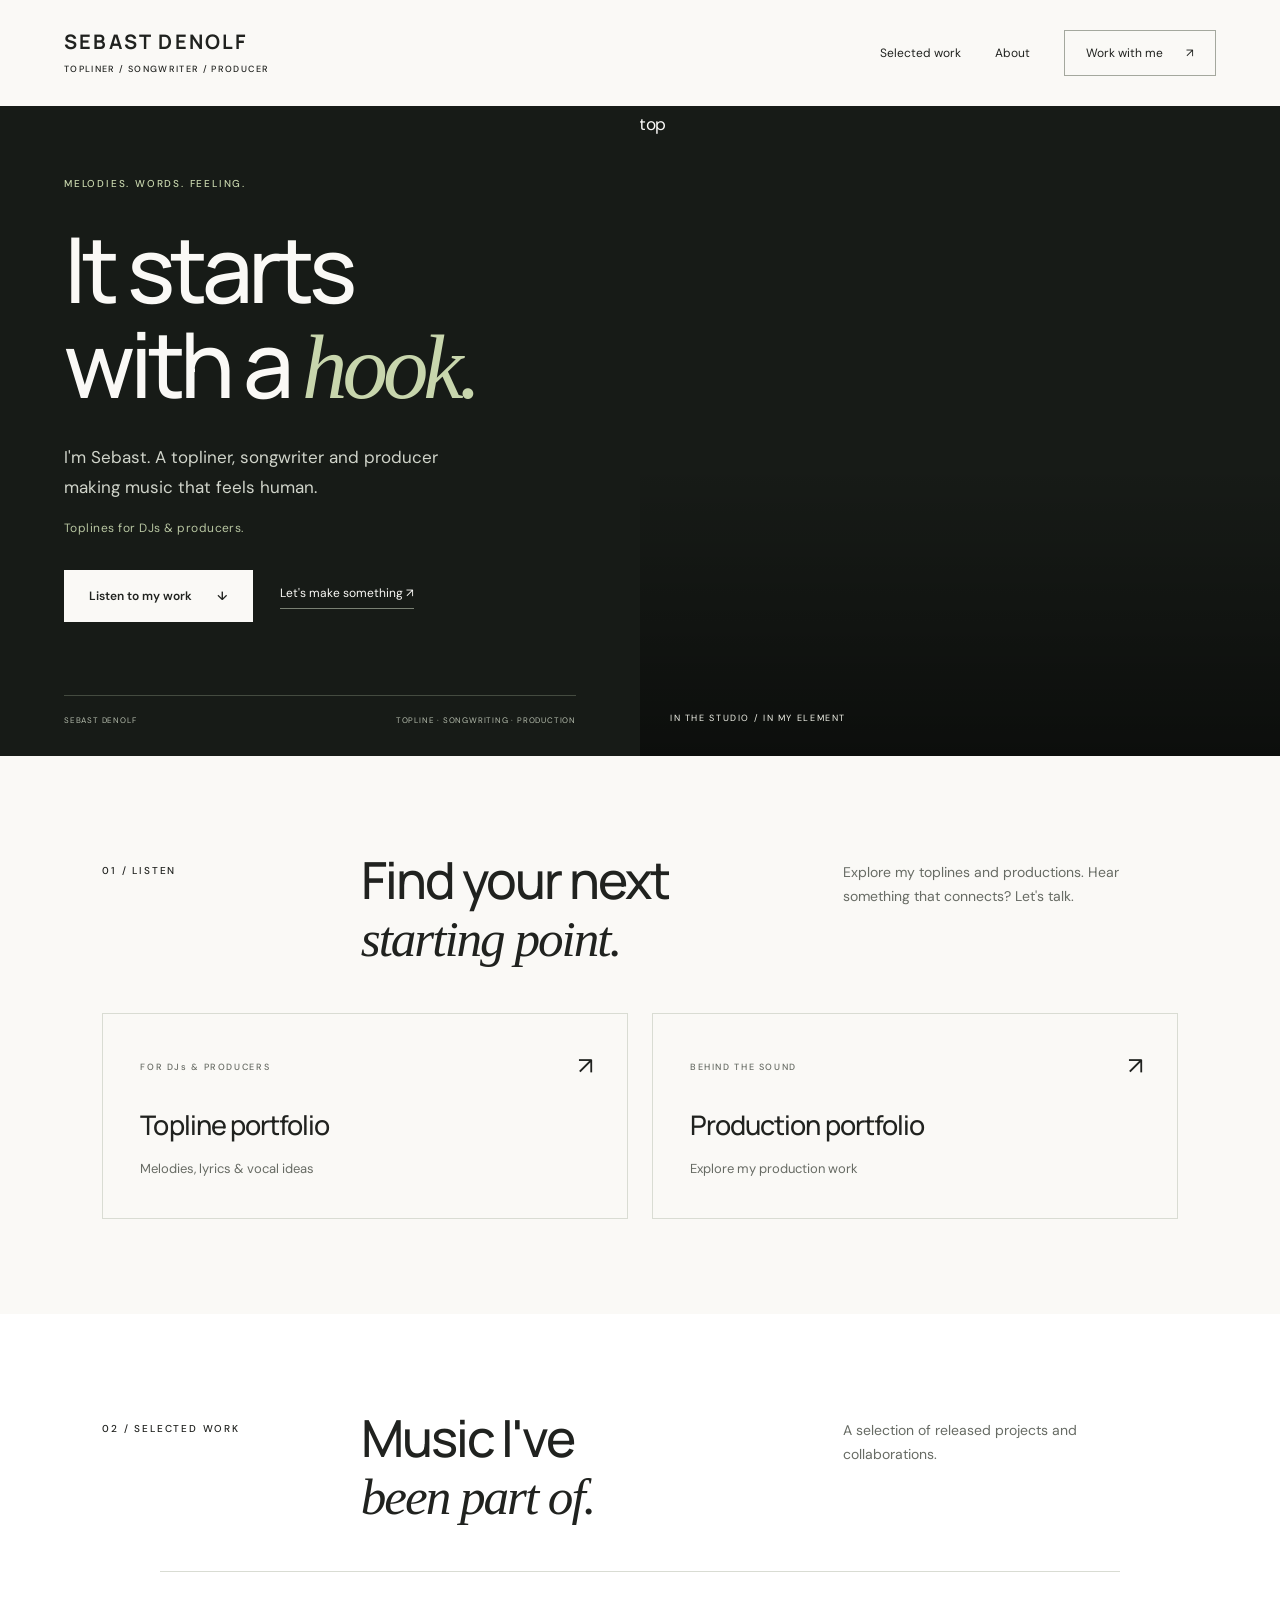
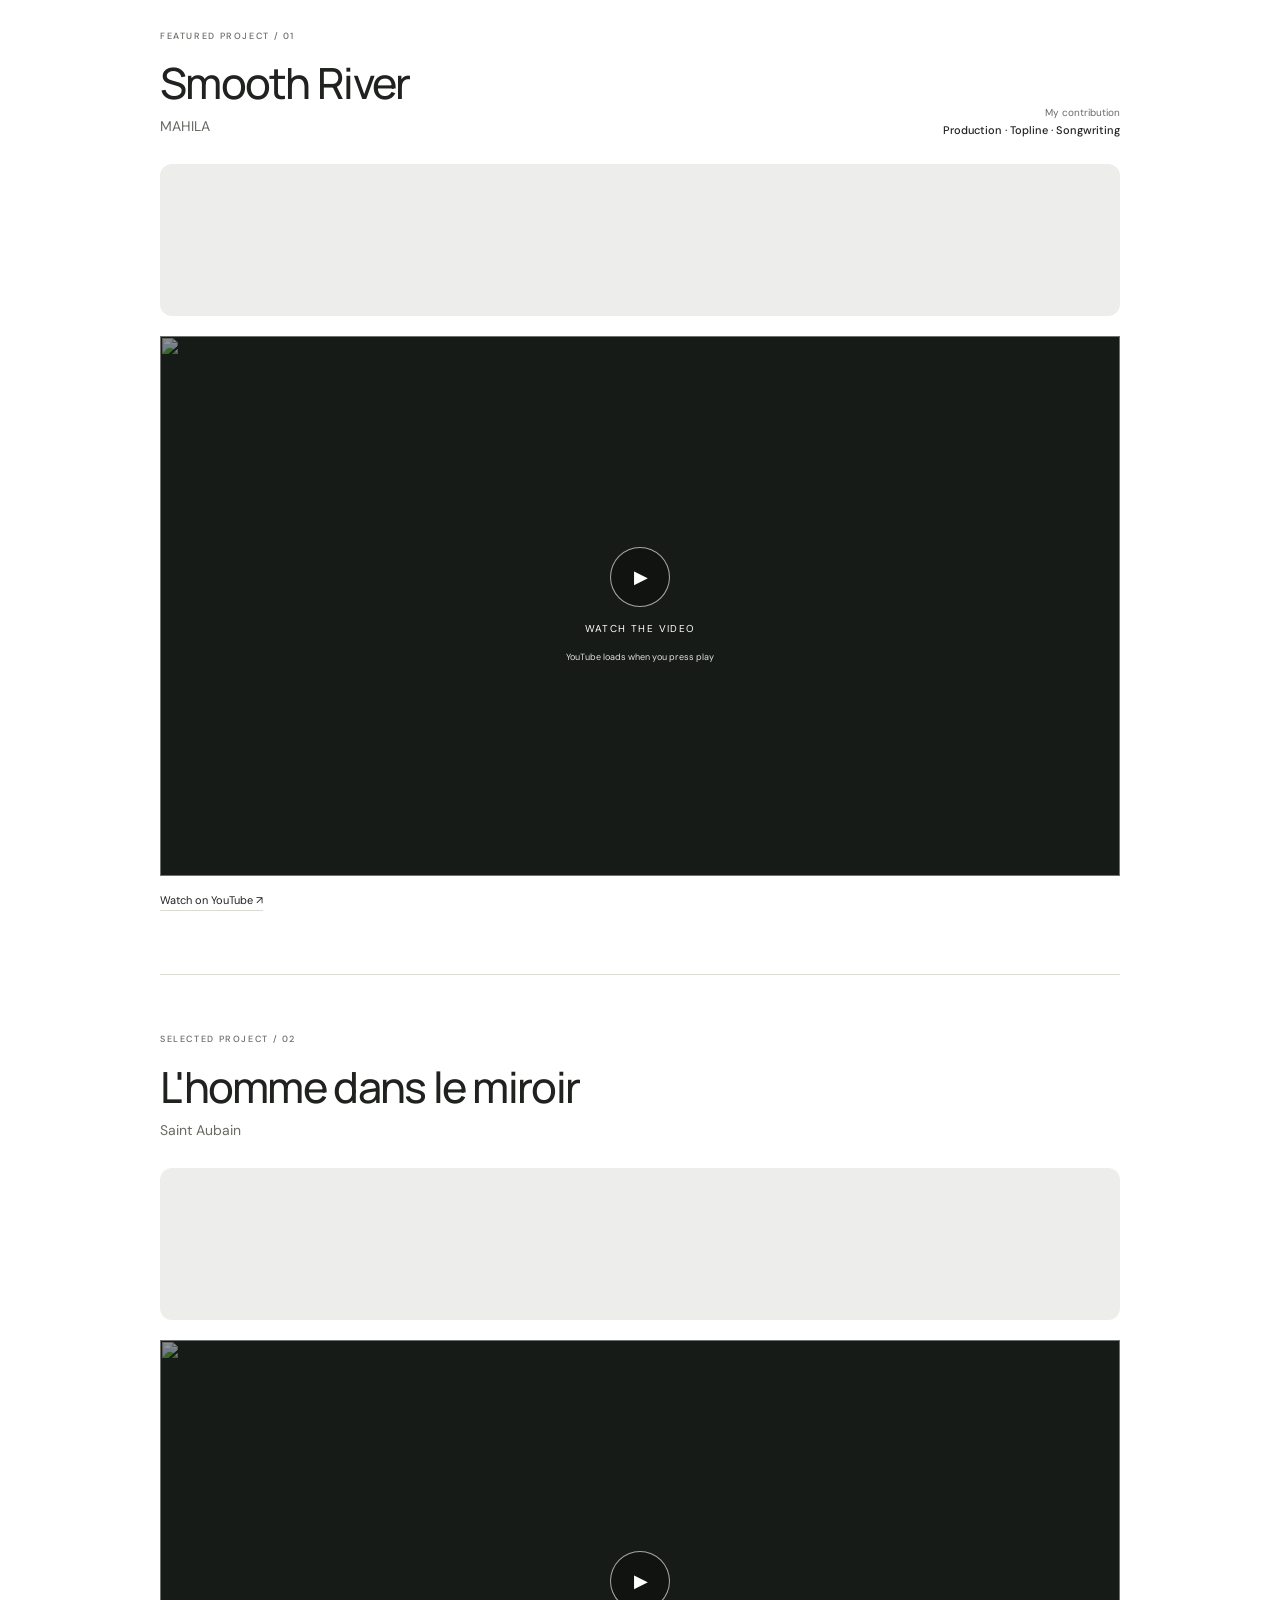
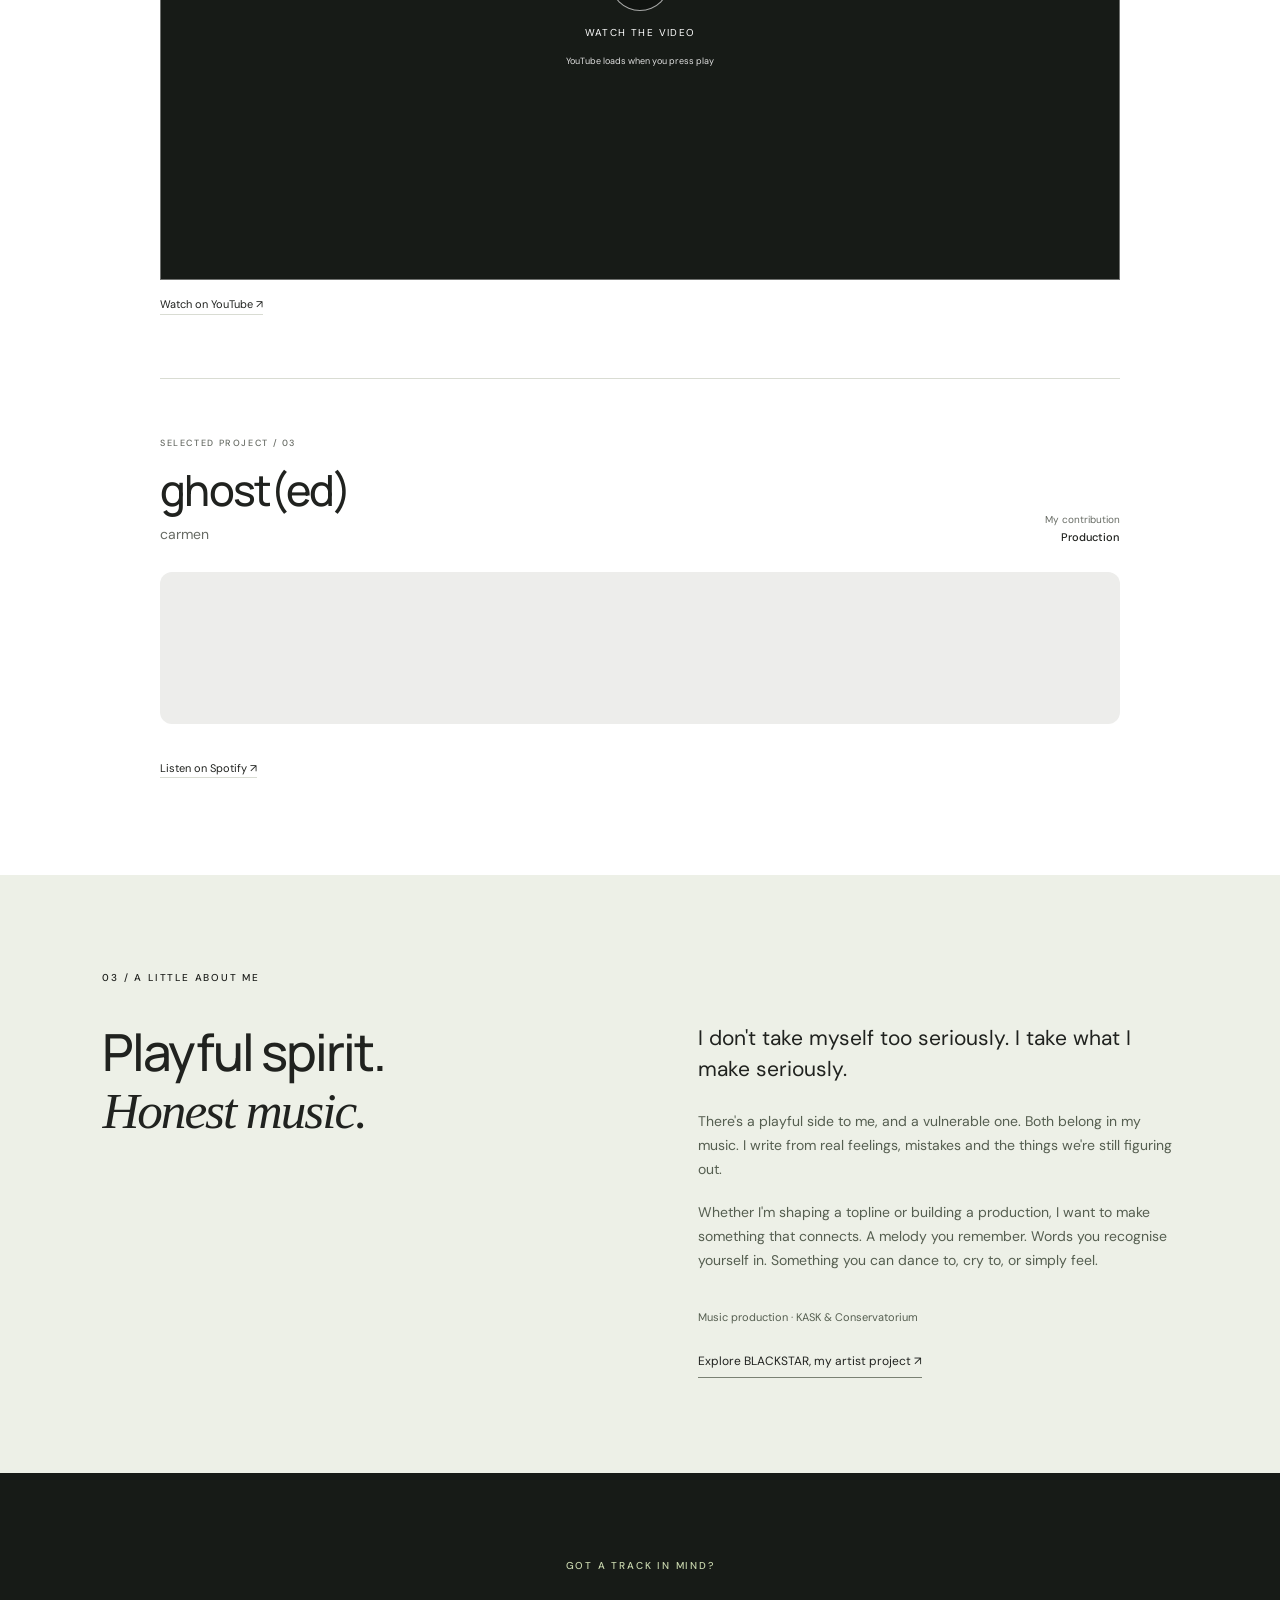
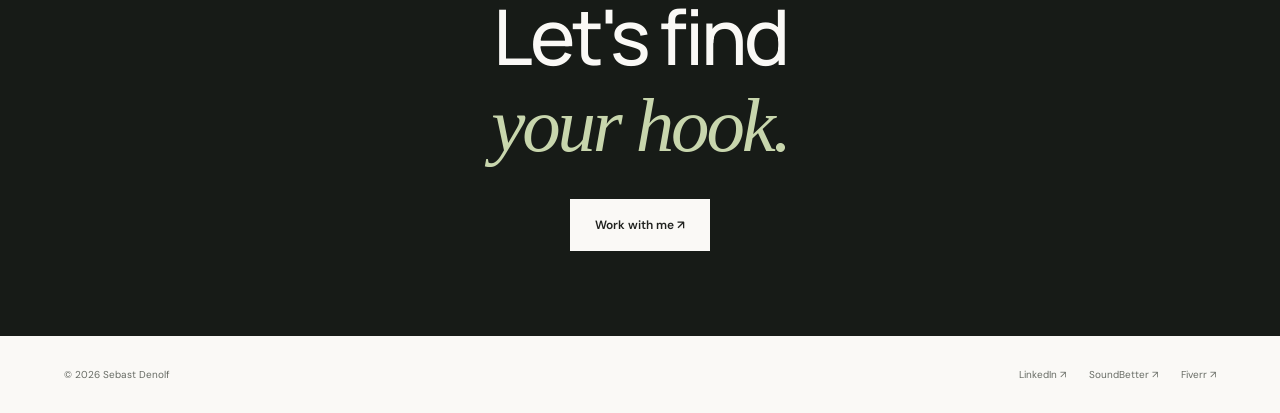
==== index.html @ 553e577f "Build Sebast Denolf music portfolio and collaboration page" ====
<!doctype html>
<html lang="en"><head><meta charset="utf-8"><meta name="viewport" content="width=device-width,initial-scale=1"><title>Sebast Denolf — Topliner, Songwriter & Producer</title><meta name="description" content="Toplines for DJs and producers. Discover selected work, songwriting and music production by Sebast Denolf."><meta name="theme-color" content="#171816"><link rel="icon" href="favicon.svg" type="image/svg+xml"><link rel="stylesheet" href="style.css"></head>
<body><a class="skip" href="#main">Skip to content</a>
<header class="site-header"><a class="wordmark" href="index.html">SEBAST DENOLF<span>TOPLINER / SONGWRITER / PRODUCER</span></a><nav aria-label="Main navigation"><a href="#work">Selected work</a><a href="#about">About</a><a class="nav-cta" href="work-with-me.html">Work with me <span aria-hidden="true">↗</span></a></nav></header>
<main id="main"><section class="hero"><div class="hero-copy"><p class="eyebrow">MELODIES. WORDS. FEELING.</p><h1>It starts<br>with a <em>hook.</em></h1><p class="hero-intro">I'm Sebast. A topliner, songwriter and producer making music that feels human.</p><p class="hero-audience">Toplines for DJs & producers.</p><div class="hero-actions"><a class="button light" href="#listen">Listen to my work <span aria-hidden="true">↓</span></a><a class="text-link" href="work-with-me.html">Let's make something ↗</a></div><div class="hero-foot"><span>SEBAST DENOLF</span><span>TOPLINE · SONGWRITING · PRODUCTION</span></div></div><div class="hero-photo"><img src="sebast-studio.png" alt="Sebast Denolf writing music in the studio, playing a keyboard alongside a guitar and laptop" fetchpriority="high"><span class="photo-caption">IN THE STUDIO / IN MY ELEMENT</span></div></section>
<section class="listening section" id="listen"><div class="section-heading"><p class="eyebrow">01 / LISTEN</p><h2>Find your next<br><em>starting point.</em></h2><p>Explore my toplines and productions. Hear something that connects? Let's talk.</p></div><div class="portfolio-links"><a href="https://drive.google.com/drive/folders/1UeiaHtZe5N6OfBMX0JcgFsnViNN6I8PH?usp=share_link" target="_blank" rel="noopener noreferrer"><span class="tiny">FOR DJs & PRODUCERS</span><h3>Topline portfolio</h3><span>Melodies, lyrics & vocal ideas</span><b aria-hidden="true">↗</b></a><a href="https://drive.google.com/drive/folders/194r3w4MOVtYMEWjchrwK6ONr2Sxa6ZfI?usp=share_link" target="_blank" rel="noopener noreferrer"><span class="tiny">BEHIND THE SOUND</span><h3>Production portfolio</h3><span>Explore my production work</span><b aria-hidden="true">↗</b></a></div></section>
<section class="selected section" id="work"><div class="section-heading work-heading"><p class="eyebrow">02 / SELECTED WORK</p><h2>Music I've<br><em>been part of.</em></h2><p>A selection of released projects and collaborations.</p></div>
<article class="project"><div class="project-head"><div><span class="tiny">FEATURED PROJECT / 01</span><h3>Smooth River</h3><p class="artist">MAHILA</p></div><p class="credits">My contribution<br><strong>Production · Topline · Songwriting</strong></p></div><iframe class="spotify" title="Smooth River by MAHILA on Spotify" src="https://open.spotify.com/embed/track/3bSmxITr8KedAJRxxT0Wvv?utm_source=generator" height="152" loading="lazy" allow="autoplay; clipboard-write; encrypted-media; fullscreen; picture-in-picture"></iframe><div class="video" data-video="6ld_eiLSW-Q" data-title="Smooth River — MAHILA"><button type="button" class="video-play" aria-label="Load YouTube video: Smooth River by MAHILA"><span class="play-symbol" aria-hidden="true">▶</span><span>WATCH THE VIDEO</span><small>YouTube loads when you press play</small></button><img src="https://i.ytimg.com/vi/6ld_eiLSW-Q/hqdefault.jpg" alt="" loading="lazy"></div><a class="project-external" href="https://www.youtube.com/watch?v=6ld_eiLSW-Q" target="_blank" rel="noopener noreferrer">Watch on YouTube ↗</a></article>
<article class="project"><div class="project-head"><div><span class="tiny">SELECTED PROJECT / 02</span><h3>L'homme dans le miroir</h3><p class="artist">Saint Aubain</p></div></div><iframe class="spotify" title="L'homme dans le miroir by Saint Aubain on Spotify" src="https://open.spotify.com/embed/track/5nrdZLuccFBqIGv69Ecisr?utm_source=generator" height="152" loading="lazy" allow="autoplay; clipboard-write; encrypted-media; fullscreen; picture-in-picture"></iframe><div class="video" data-video="z3WTVNdLWng" data-title="L'homme dans le miroir — Saint Aubain"><button type="button" class="video-play" aria-label="Load YouTube video: L'homme dans le miroir by Saint Aubain"><span class="play-symbol" aria-hidden="true">▶</span><span>WATCH THE VIDEO</span><small>YouTube loads when you press play</small></button><img src="https://i.ytimg.com/vi/z3WTVNdLWng/hqdefault.jpg" alt="" loading="lazy"></div><a class="project-external" href="https://www.youtube.com/watch?v=z3WTVNdLWng" target="_blank" rel="noopener noreferrer">Watch on YouTube ↗</a></article>
<article class="project last-project"><div class="project-head"><div><span class="tiny">SELECTED PROJECT / 03</span><h3>ghost(ed)</h3><p class="artist">carmen</p></div><p class="credits">My contribution<br><strong>Production</strong></p></div><iframe class="spotify" title="ghost(ed) by carmen on Spotify" src="https://open.spotify.com/embed/track/1YJqHryaXNtfZlBYFS0rnv?utm_source=generator" height="152" loading="lazy" allow="autoplay; clipboard-write; encrypted-media; fullscreen; picture-in-picture"></iframe><a class="project-external" href="https://open.spotify.com/track/1YJqHryaXNtfZlBYFS0rnv" target="_blank" rel="noopener noreferrer">Listen on Spotify ↗</a></article></section>
<section class="about section" id="about"><p class="eyebrow">03 / A LITTLE ABOUT ME</p><div class="about-grid"><h2>Playful spirit.<br><em>Honest music.</em></h2><div><p class="lead">I don't take myself too seriously. I take what I make seriously.</p><p>There's a playful side to me, and a vulnerable one. Both belong in my music. I write from real feelings, mistakes and the things we're still figuring out.</p><p>Whether I'm shaping a topline or building a production, I want to make something that connects. A melody you remember. Words you recognise yourself in. Something you can dance to, cry to, or simply feel.</p><p class="education">Music production · KASK & Conservatorium</p><a class="text-link dark-link" href="https://linktr.ee/BLACKSTAR_" target="_blank" rel="noopener noreferrer">Explore BLACKSTAR, my artist project ↗</a></div></div></section>
<section class="closing"><p class="eyebrow">GOT A TRACK IN MIND?</p><h2>Let's find<br><em>your hook.</em></h2><a class="button light" href="work-with-me.html">Work with me ↗</a></section></main>
<footer><span>© <span class="year">2026</span> Sebast Denolf</span><div><a href="https://www.linkedin.com/in/sebast-denolf-0b931b293/" target="_blank" rel="noopener noreferrer">LinkedIn ↗</a><a href="https://soundbetter.com/profiles/750223-bastian" target="_blank" rel="noopener noreferrer">SoundBetter ↗</a><a href="https://pro.fiverr.com/freelancers/sebast_denolf?public_mode=true" target="_blank" rel="noopener noreferrer">Fiverr ↗</a></div></footer><script src="script.js"></script></body></html>
---- style.css ----
@import url('https://fonts.googleapis.com/css2?family=DM+Sans:wght@400;500;600;700&family=Manrope:wght@400;500;600;700;800&display=swap');
:root{--ink:#20221f;--paper:#faf9f6;--muted:#676b64;--line:#d9dcd3;--accent:#c8d6ad;--dark:#171b17}*{box-sizing:border-box}html{scroll-behavior:smooth;scroll-padding-top:100px}body{margin:0;background:var(--paper);color:var(--ink);font:16px/1.7 'DM Sans',sans-serif}a{color:inherit;text-decoration:none}button,input,select,textarea{font:inherit}button,a{-webkit-tap-highlight-color:transparent}a:focus-visible,button:focus-visible{outline:3px solid #7a9756;outline-offset:6px}img{max-width:100%;display:block}h1,h2,h3,p{margin:0}h1,h2,h3{font-family:'Manrope',sans-serif;font-weight:500}em{font-family:Georgia,serif;font-weight:400}p+p{margin-top:20px}.skip{position:absolute;top:-100px;left:16px;background:white;padding:12px;z-index:10}.skip:focus{top:8px}.site-header{height:106px;display:flex;justify-content:space-between;align-items:center;padding:0 5vw;background:var(--paper)}.wordmark{font:700 20px/1.4 'Manrope',sans-serif;letter-spacing:.11em}.wordmark span{display:block;font:500 9px/1.8 'DM Sans',sans-serif;letter-spacing:.15em;margin-top:5px}nav{display:flex;align-items:center;gap:34px;font-size:12px}nav>a:hover,.project-external:hover{color:#627d40}.nav-cta{border:1px solid #a4a89e;padding:12px 21px}.nav-cta span{margin-left:20px}.hero{min-height:650px;display:grid;grid-template-columns:1fr 1fr;background:var(--dark);color:var(--paper)}.hero-copy{padding:70px 5vw 28px;display:flex;flex-direction:column;align-items:flex-start}.eyebrow,.tiny{font:500 10px/1.5 'DM Sans',sans-serif;letter-spacing:.18em}.hero .eyebrow{color:var(--accent);margin-bottom:30px}h1{font-size:clamp(64px,7.1vw,112px);line-height:1.04;letter-spacing:-.055em}h1 em{color:var(--accent)}.hero-intro{max-width:390px;color:#d0d4ca;font-size:17px;line-height:1.75;margin-top:28px}.hero-audience{font-size:12px;letter-spacing:.04em;color:#b7c5a1;margin-top:15px}.hero-actions{display:flex;align-items:center;gap:27px;margin:32px 0 50px}.button{display:inline-flex;align-items:center;justify-content:center;gap:25px;padding:15px 24px;border:1px solid transparent;font-size:12px;font-weight:600}.button.light{background:var(--paper);color:var(--ink)}.button.light:hover{background:var(--accent)}.text-link{font-size:12px;border-bottom:1px solid #7a8173;padding-bottom:5px}.hero-foot{margin-top:auto;width:100%;display:flex;justify-content:space-between;gap:15px;border-top:1px solid #444b40;padding-top:18px;color:#b5bdad;font-size:8px;letter-spacing:.1em}.hero-photo{position:relative;overflow:hidden;min-height:650px}.hero-photo img{position:absolute;width:100%;height:100%;object-fit:cover;object-position:center 35%;transform:scale(1.08);filter:saturate(.65)}.hero-photo:after{content:'';position:absolute;inset:0;background:linear-gradient(0deg,rgba(0,0,0,.48),transparent 45%)}.photo-caption{position:absolute;bottom:30px;left:30px;color:#f4f4eb;z-index:1;font-size:9px;letter-spacing:.18em}.section{padding:95px 8vw}.section-heading{display:grid;grid-template-columns:1fr 2fr 1.5fr;gap:35px;align-items:start;margin-bottom:45px}.section-heading .eyebrow{margin-top:12px}.section-heading>p:last-child{color:var(--muted);max-width:290px;font-size:14px;padding-top:10px}h2{font-size:clamp(38px,4vw,61px);line-height:1.12;letter-spacing:-.04em}.portfolio-links{display:grid;grid-template-columns:1fr 1fr;gap:24px}.portfolio-links>a{position:relative;padding:37px;border:1px solid var(--line);transition:background .2s}.portfolio-links>a:hover{background:#edf0e6}.portfolio-links h3{font-size:27px;letter-spacing:-.035em;margin:24px 0 6px}.portfolio-links>a>span:not(.tiny){font-size:13px;color:var(--muted)}.portfolio-links b{position:absolute;right:34px;top:32px;font-size:24px;font-weight:400}.selected{background:white}.project{max-width:960px;margin:0 auto;padding:48px 0 62px;border-top:1px solid var(--line)}.project-head{display:flex;align-items:flex-end;justify-content:space-between;gap:24px;margin-bottom:25px}.tiny{color:var(--muted);font-size:9px}.project h3{font-size:clamp(28px,3.5vw,43px);letter-spacing:-.04em;margin-top:10px;line-height:1.2}.artist{font-size:14px;color:var(--muted);margin-top:7px}.credits{font-size:10px;text-align:right;color:var(--muted)}.credits strong{font-weight:500;font-size:11px;color:var(--ink)}iframe{border:0;width:100%;display:block}.spotify{border-radius:12px;margin:0 0 20px;background:#ededeb}.video{position:relative;aspect-ratio:16/9;overflow:hidden;background:var(--dark)}.video>img{width:100%;height:100%;object-fit:cover;opacity:.52}.video-play{position:absolute;inset:0;z-index:1;width:100%;height:100%;display:flex;align-items:center;justify-content:center;flex-direction:column;border:0;background:transparent;color:white;cursor:pointer;gap:13px;font-size:10px;letter-spacing:.14em}.play-symbol{display:grid;place-items:center;border:1px solid #ffffffa0;width:60px;height:60px;border-radius:50%;font-size:18px;padding-left:3px;background:#0004}.video-play:hover .play-symbol{background:var(--paper);color:var(--ink)}.video-play small{font-size:9px;letter-spacing:0;color:#e0e0e0}.video iframe{height:100%}.project-external{display:inline-block;margin-top:15px;font-size:11px;border-bottom:1px solid var(--line)}.last-project{padding-bottom:0}.about{background:#edf0e7}.about>.eyebrow{margin-bottom:38px}.about-grid{display:grid;grid-template-columns:1fr 1fr;gap:9vw}.about-grid>div{font-size:14px;color:#555e50}.about-grid .lead{font-size:21px;line-height:1.5;color:var(--ink);margin-bottom:24px}.education{font-size:11px;padding-top:15px}.dark-link{display:inline-block;color:var(--ink);margin-top:25px}.closing{background:var(--dark);color:var(--paper);text-align:center;padding:85px 20px}.closing .eyebrow{color:var(--accent)}.closing h2{font-size:clamp(50px,6vw,83px);margin:20px 0 30px}.closing em{color:var(--accent)}footer{display:flex;justify-content:space-between;gap:20px;padding:30px 5vw;font-size:10px;color:var(--muted)}footer>div{display:flex;gap:23px}.contact-hero{padding:70px 8vw 80px;color:white;background:var(--dark);position:relative;overflow:hidden}.contact-hero:before{content:'';position:absolute;inset:0;background:linear-gradient(90deg,#171b17 8%,#171b17ad 70%),url('sebast-studio.png') center 65%/cover;opacity:.7}.contact-hero>div{position:relative}.contact-hero .eyebrow{color:var(--accent);margin-bottom:25px}.contact-hero h1{font-size:clamp(60px,7vw,95px)}.contact-hero p:last-child{margin-top:24px;color:#d4dbcd;font-size:14px}.contact-content{display:grid;grid-template-columns:1fr 1fr;gap:9vw}.contact-intro h2{margin:25px 0}.contact-intro>p:not(.eyebrow){font-size:14px;color:var(--muted);max-width:390px}.contact-option{display:block;padding:27px 0;border-bottom:1px solid var(--line)}.contact-option:first-child{padding-top:0}.contact-option h3{font-size:26px;letter-spacing:-.025em;margin:10px 0}.contact-option h3 span{float:right;font-size:22px}.contact-option p{font-size:13px;color:var(--muted);max-width:350px}.contact-option:hover h3{color:#627d40}.compact h3{font-size:17px}.project-brief{border-top:1px solid var(--line);padding-top:60px}.project-brief h2{margin-top:20px}.brief-grid{display:grid;grid-template-columns:repeat(3,1fr);gap:45px;margin-top:45px}.brief-grid>div>span{font-size:10px;color:var(--muted)}.brief-grid h3{font-size:20px;margin:12px 0}.brief-grid p{font-size:13px;color:var(--muted);max-width:290px}@media(min-width:1600px){.hero{min-height:780px}.hero-copy{padding-top:100px}.hero-photo{min-height:780px}}@media(max-width:1000px){.site-header{padding:0 5vw;height:95px}nav{gap:18px}.wordmark{font-size:16px}.wordmark span{font-size:7px}.hero-copy{padding-top:55px}.hero-actions{align-items:flex-start;flex-direction:column;gap:20px}.hero-foot{flex-direction:column;gap:5px}.section{padding:70px 6vw}.section-heading{grid-template-columns:1fr 2fr}.section-heading>p:last-child{grid-column:2}.section-heading h2{font-size:43px}}@media(max-width:680px){html{scroll-padding-top:20px}.site-header{height:88px}.wordmark{font-size:14px}.wordmark span{font-size:6px}nav>a:not(.nav-cta){display:none}.nav-cta{padding:10px 12px;font-size:10px}.nav-cta span{margin-left:8px}.hero{grid-template-columns:1fr}.hero-copy{padding:45px 7vw 25px}.hero h1{font-size:76px}.hero .eyebrow{margin-bottom:25px}.hero-intro{font-size:15px}.hero-actions{flex-direction:row;align-items:center;gap:20px;margin-bottom:40px}.hero-actions .text-link{font-size:10px;max-width:125px}.button{font-size:11px;padding:14px 17px;gap:15px}.hero-foot{flex-direction:row;font-size:7px}.hero-photo{min-height:440px}.hero-photo img{object-position:center 35%;transform:scale(1.08)}.section{padding:60px 7vw}.section-heading{display:block;margin-bottom:32px}.section-heading h2{font-size:43px;margin:18px 0}.section-heading>p:last-child{max-width:100%;padding:0}.portfolio-links{grid-template-columns:1fr;gap:16px}.portfolio-links>a{padding:28px}.portfolio-links h3{font-size:25px;margin-top:20px}.project{padding:34px 0 40px}.project-head{display:block}.credits{text-align:left;margin-top:18px}.project h3{font-size:31px}.video-play{gap:7px}.play-symbol{width:44px;height:44px;font-size:14px}.video-play small{font-size:8px}.about-grid,.contact-content{grid-template-columns:1fr;gap:35px}.about-grid h2{font-size:42px}.about-grid .lead{font-size:20px}.closing{padding:65px 20px}footer{padding:25px 7vw;flex-direction:column;gap:15px}footer>div{gap:20px;flex-wrap:wrap}.contact-hero{padding:55px 7vw 65px}.contact-hero .eyebrow{font-size:8px}.contact-hero h1{font-size:66px}.contact-options{margin-top:10px}.brief-grid{grid-template-columns:1fr;gap:26px;margin-top:35px}.brief-grid>div{border-top:1px solid var(--line);padding-top:20px}.brief-grid p{max-width:100%}}@media(prefers-reduced-motion:reduce){html{scroll-behavior:auto}*{transition:none!important}}
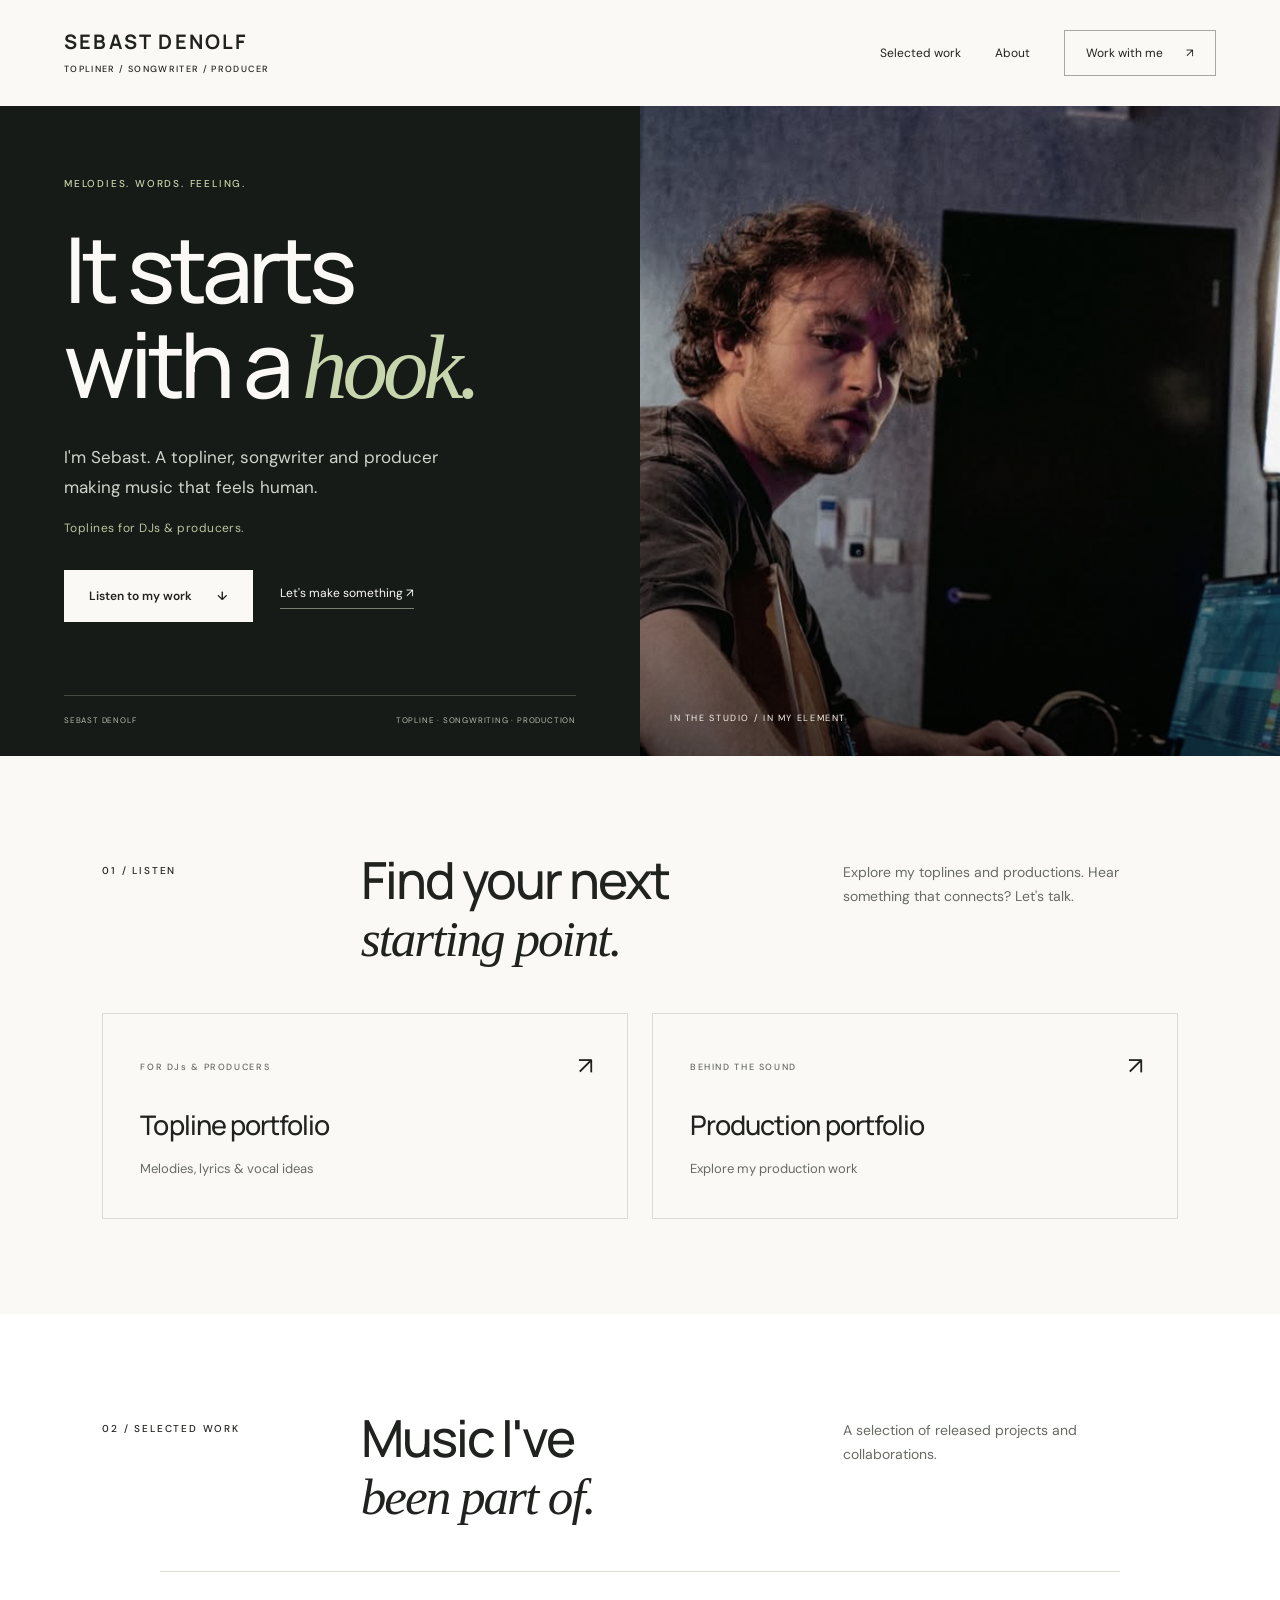
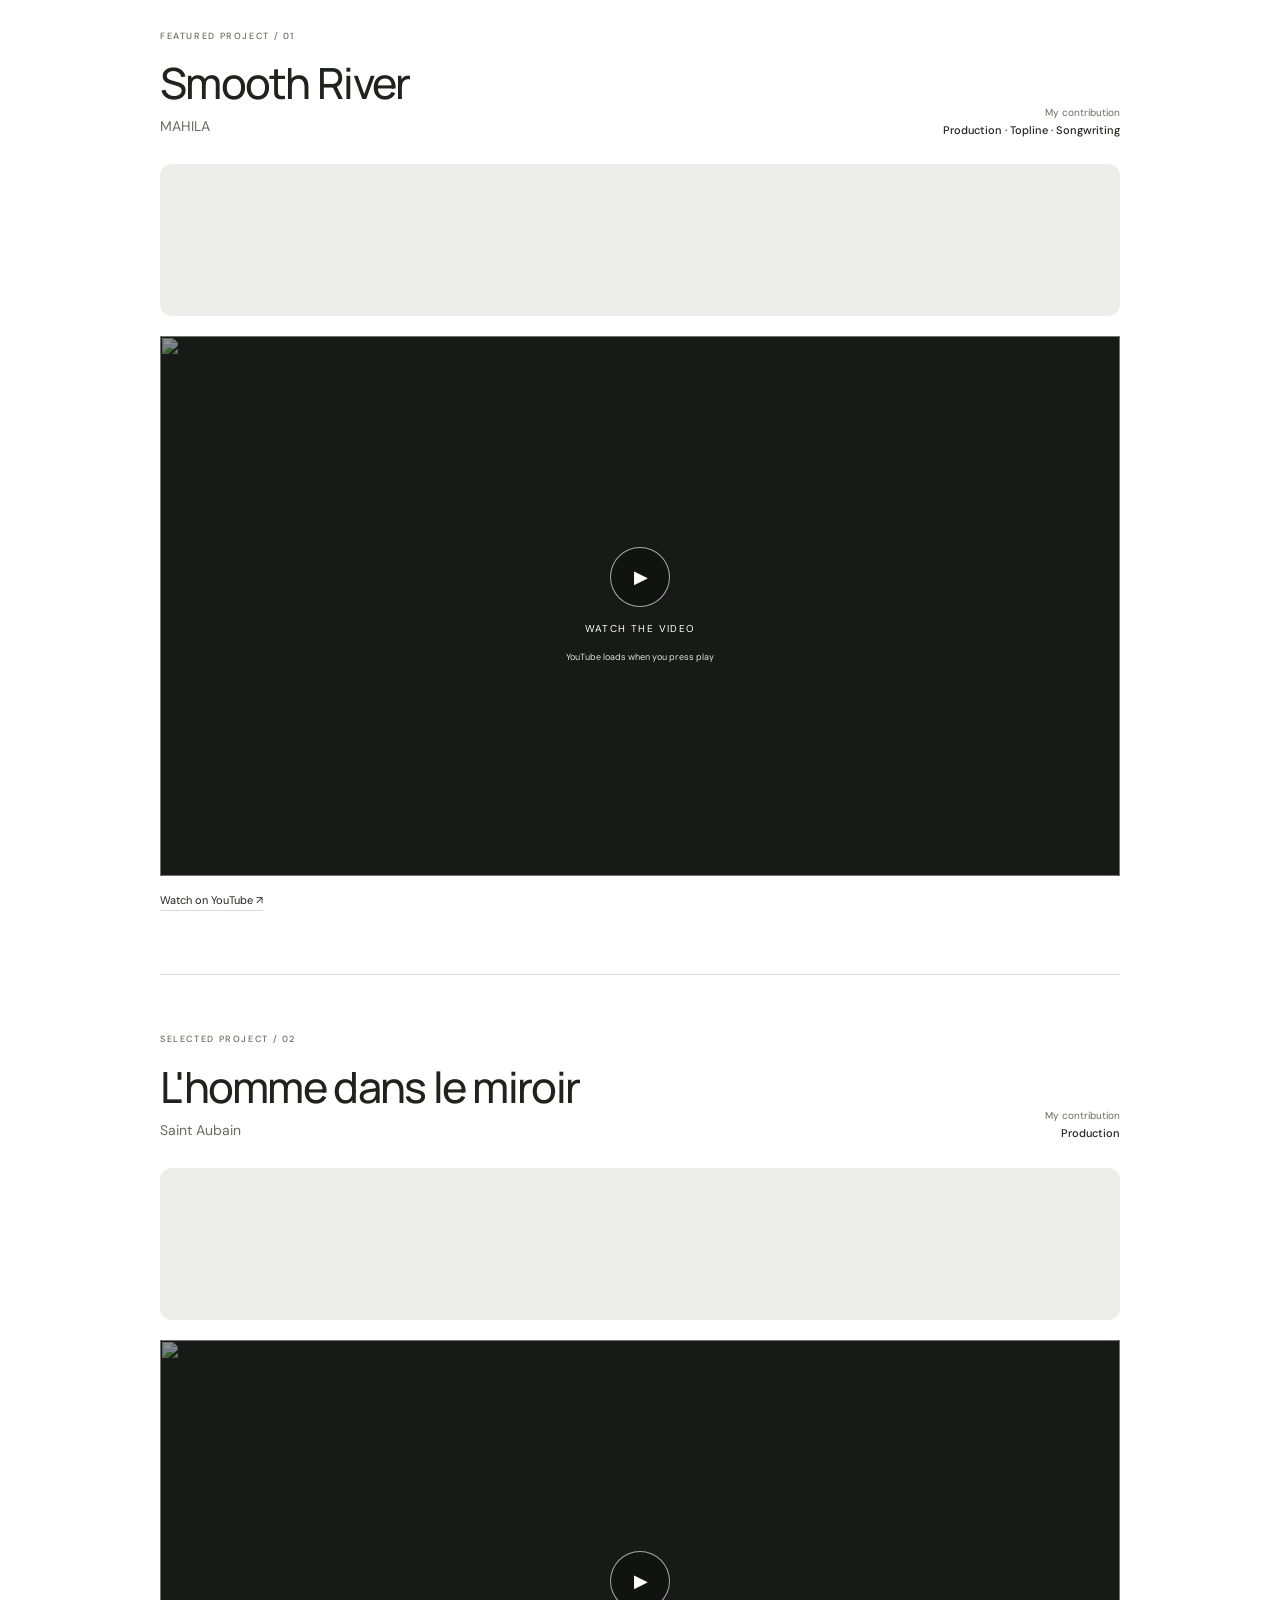
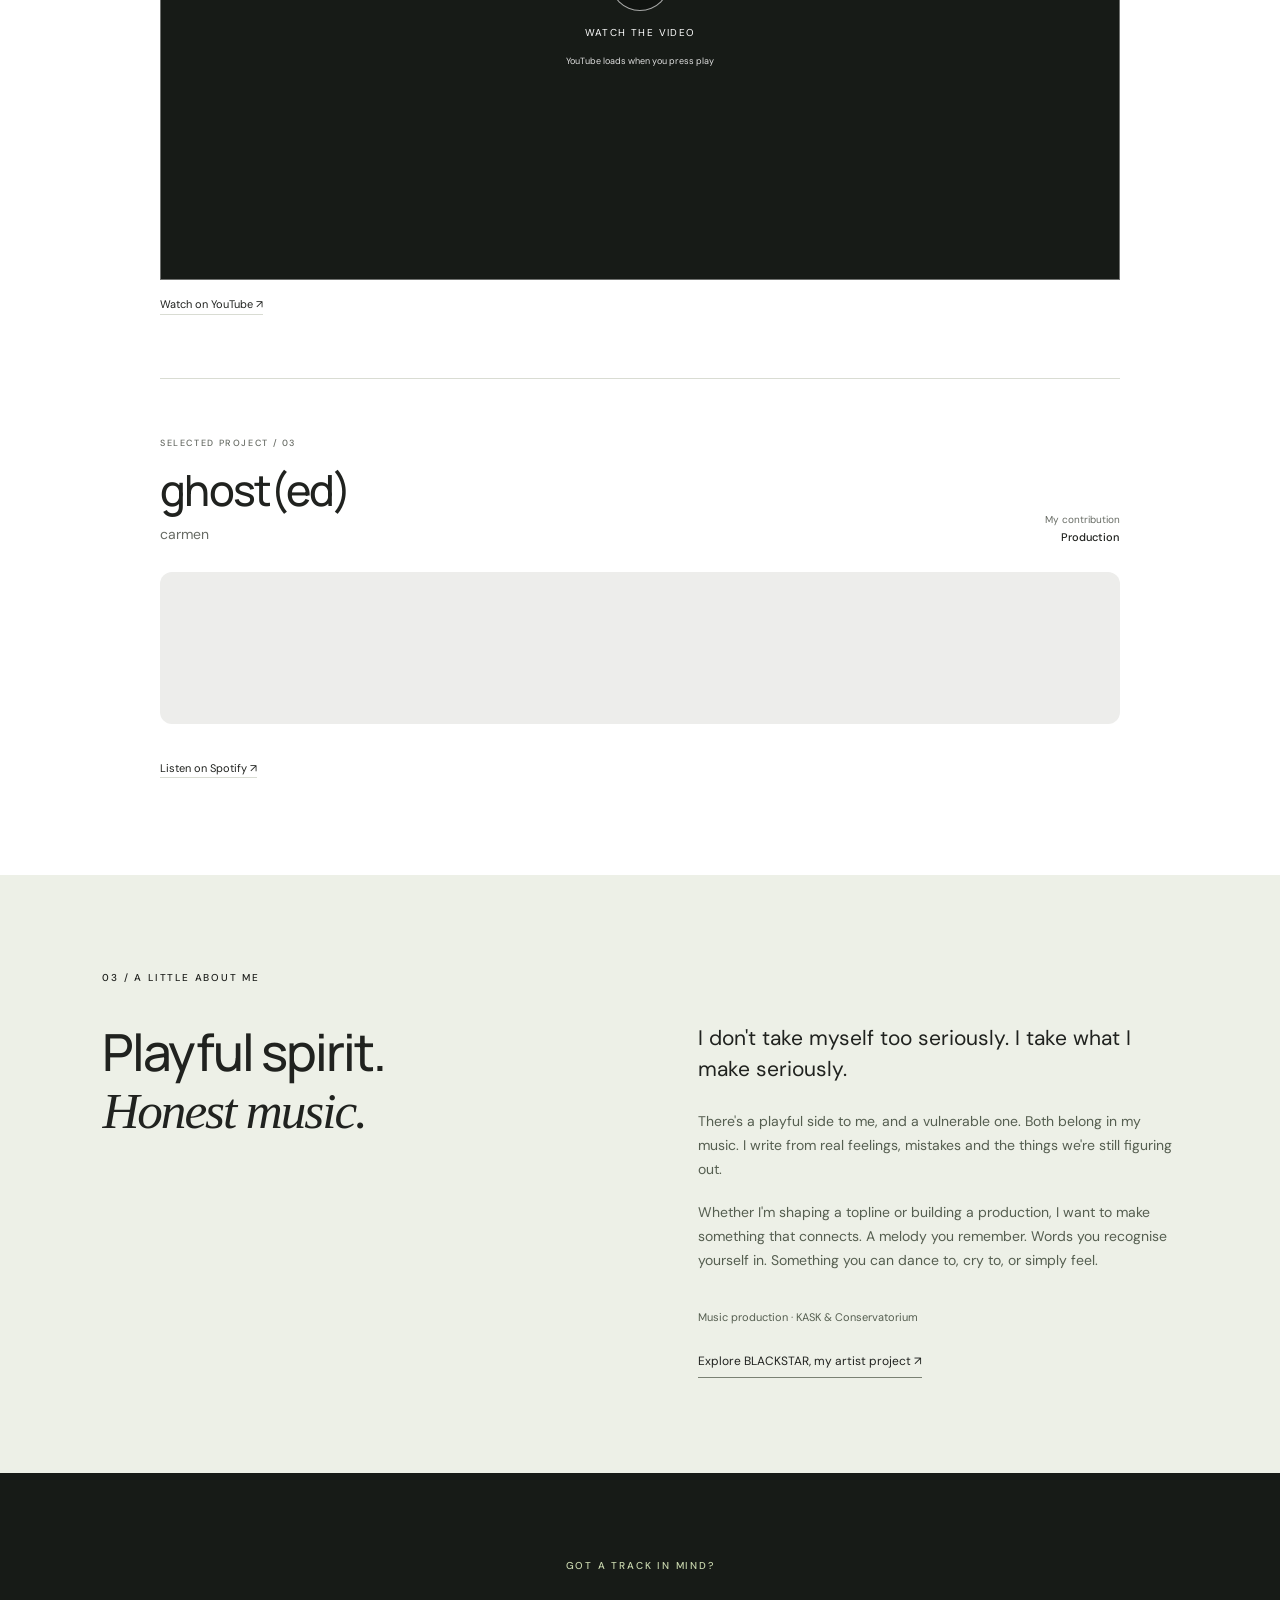
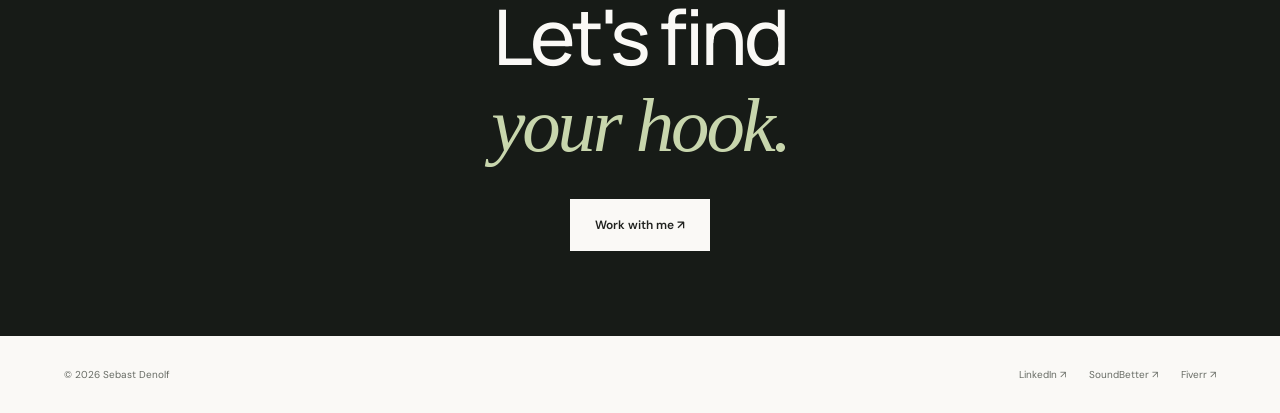
==== commit 9ea00a23: "Credit Sebast Denolf for production on Saint Aubain project" ====
--- a/index.html
+++ b/index.html
@@ -6,7 +6,7 @@
 <section class="listening section" id="listen"><div class="section-heading"><p class="eyebrow">01 / LISTEN</p><h2>Find your next<br><em>starting point.</em></h2><p>Explore my toplines and productions. Hear something that connects? Let's talk.</p></div><div class="portfolio-links"><a href="https://drive.google.com/drive/folders/1UeiaHtZe5N6OfBMX0JcgFsnViNN6I8PH?usp=share_link" target="_blank" rel="noopener noreferrer"><span class="tiny">FOR DJs & PRODUCERS</span><h3>Topline portfolio</h3><span>Melodies, lyrics & vocal ideas</span><b aria-hidden="true">↗</b></a><a href="https://drive.google.com/drive/folders/194r3w4MOVtYMEWjchrwK6ONr2Sxa6ZfI?usp=share_link" target="_blank" rel="noopener noreferrer"><span class="tiny">BEHIND THE SOUND</span><h3>Production portfolio</h3><span>Explore my production work</span><b aria-hidden="true">↗</b></a></div></section>
 <section class="selected section" id="work"><div class="section-heading work-heading"><p class="eyebrow">02 / SELECTED WORK</p><h2>Music I've<br><em>been part of.</em></h2><p>A selection of released projects and collaborations.</p></div>
 <article class="project"><div class="project-head"><div><span class="tiny">FEATURED PROJECT / 01</span><h3>Smooth River</h3><p class="artist">MAHILA</p></div><p class="credits">My contribution<br><strong>Production · Topline · Songwriting</strong></p></div><iframe class="spotify" title="Smooth River by MAHILA on Spotify" src="https://open.spotify.com/embed/track/3bSmxITr8KedAJRxxT0Wvv?utm_source=generator" height="152" loading="lazy" allow="autoplay; clipboard-write; encrypted-media; fullscreen; picture-in-picture"></iframe><div class="video" data-video="6ld_eiLSW-Q" data-title="Smooth River — MAHILA"><button type="button" class="video-play" aria-label="Load YouTube video: Smooth River by MAHILA"><span class="play-symbol" aria-hidden="true">▶</span><span>WATCH THE VIDEO</span><small>YouTube loads when you press play</small></button><img src="https://i.ytimg.com/vi/6ld_eiLSW-Q/hqdefault.jpg" alt="" loading="lazy"></div><a class="project-external" href="https://www.youtube.com/watch?v=6ld_eiLSW-Q" target="_blank" rel="noopener noreferrer">Watch on YouTube ↗</a></article>
-<article class="project"><div class="project-head"><div><span class="tiny">SELECTED PROJECT / 02</span><h3>L'homme dans le miroir</h3><p class="artist">Saint Aubain</p></div></div><iframe class="spotify" title="L'homme dans le miroir by Saint Aubain on Spotify" src="https://open.spotify.com/embed/track/5nrdZLuccFBqIGv69Ecisr?utm_source=generator" height="152" loading="lazy" allow="autoplay; clipboard-write; encrypted-media; fullscreen; picture-in-picture"></iframe><div class="video" data-video="z3WTVNdLWng" data-title="L'homme dans le miroir — Saint Aubain"><button type="button" class="video-play" aria-label="Load YouTube video: L'homme dans le miroir by Saint Aubain"><span class="play-symbol" aria-hidden="true">▶</span><span>WATCH THE VIDEO</span><small>YouTube loads when you press play</small></button><img src="https://i.ytimg.com/vi/z3WTVNdLWng/hqdefault.jpg" alt="" loading="lazy"></div><a class="project-external" href="https://www.youtube.com/watch?v=z3WTVNdLWng" target="_blank" rel="noopener noreferrer">Watch on YouTube ↗</a></article>
+<article class="project"><div class="project-head"><div><span class="tiny">SELECTED PROJECT / 02</span><h3>L'homme dans le miroir</h3><p class="artist">Saint Aubain</p></div><p class="credits">My contribution<br><strong>Production</strong></p></div><iframe class="spotify" title="L'homme dans le miroir by Saint Aubain on Spotify" src="https://open.spotify.com/embed/track/5nrdZLuccFBqIGv69Ecisr?utm_source=generator" height="152" loading="lazy" allow="autoplay; clipboard-write; encrypted-media; fullscreen; picture-in-picture"></iframe><div class="video" data-video="z3WTVNdLWng" data-title="L'homme dans le miroir — Saint Aubain"><button type="button" class="video-play" aria-label="Load YouTube video: L'homme dans le miroir by Saint Aubain"><span class="play-symbol" aria-hidden="true">▶</span><span>WATCH THE VIDEO</span><small>YouTube loads when you press play</small></button><img src="https://i.ytimg.com/vi/z3WTVNdLWng/hqdefault.jpg" alt="" loading="lazy"></div><a class="project-external" href="https://www.youtube.com/watch?v=z3WTVNdLWng" target="_blank" rel="noopener noreferrer">Watch on YouTube ↗</a></article>
 <article class="project last-project"><div class="project-head"><div><span class="tiny">SELECTED PROJECT / 03</span><h3>ghost(ed)</h3><p class="artist">carmen</p></div><p class="credits">My contribution<br><strong>Production</strong></p></div><iframe class="spotify" title="ghost(ed) by carmen on Spotify" src="https://open.spotify.com/embed/track/1YJqHryaXNtfZlBYFS0rnv?utm_source=generator" height="152" loading="lazy" allow="autoplay; clipboard-write; encrypted-media; fullscreen; picture-in-picture"></iframe><a class="project-external" href="https://open.spotify.com/track/1YJqHryaXNtfZlBYFS0rnv" target="_blank" rel="noopener noreferrer">Listen on Spotify ↗</a></article></section>
 <section class="about section" id="about"><p class="eyebrow">03 / A LITTLE ABOUT ME</p><div class="about-grid"><h2>Playful spirit.<br><em>Honest music.</em></h2><div><p class="lead">I don't take myself too seriously. I take what I make seriously.</p><p>There's a playful side to me, and a vulnerable one. Both belong in my music. I write from real feelings, mistakes and the things we're still figuring out.</p><p>Whether I'm shaping a topline or building a production, I want to make something that connects. A melody you remember. Words you recognise yourself in. Something you can dance to, cry to, or simply feel.</p><p class="education">Music production · KASK & Conservatorium</p><a class="text-link dark-link" href="https://linktr.ee/BLACKSTAR_" target="_blank" rel="noopener noreferrer">Explore BLACKSTAR, my artist project ↗</a></div></div></section>
 <section class="closing"><p class="eyebrow">GOT A TRACK IN MIND?</p><h2>Let's find<br><em>your hook.</em></h2><a class="button light" href="work-with-me.html">Work with me ↗</a></section></main>
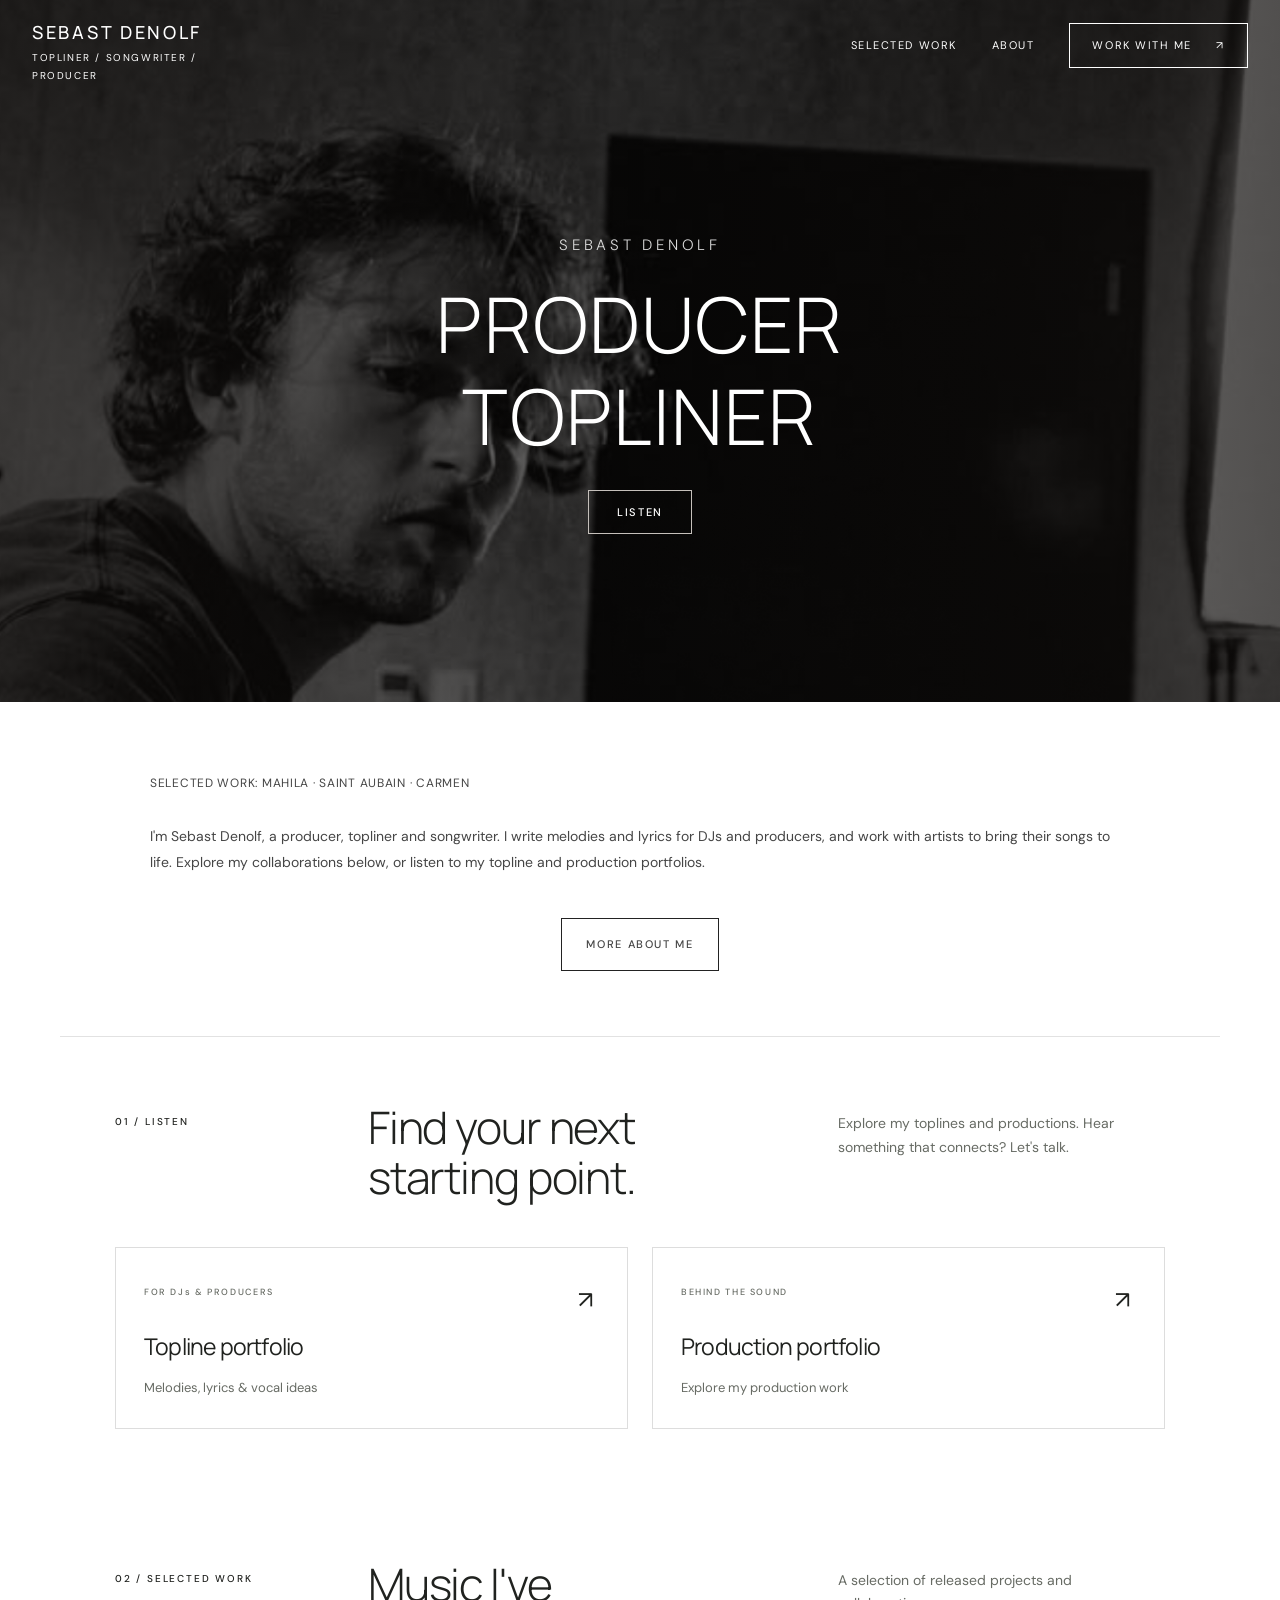
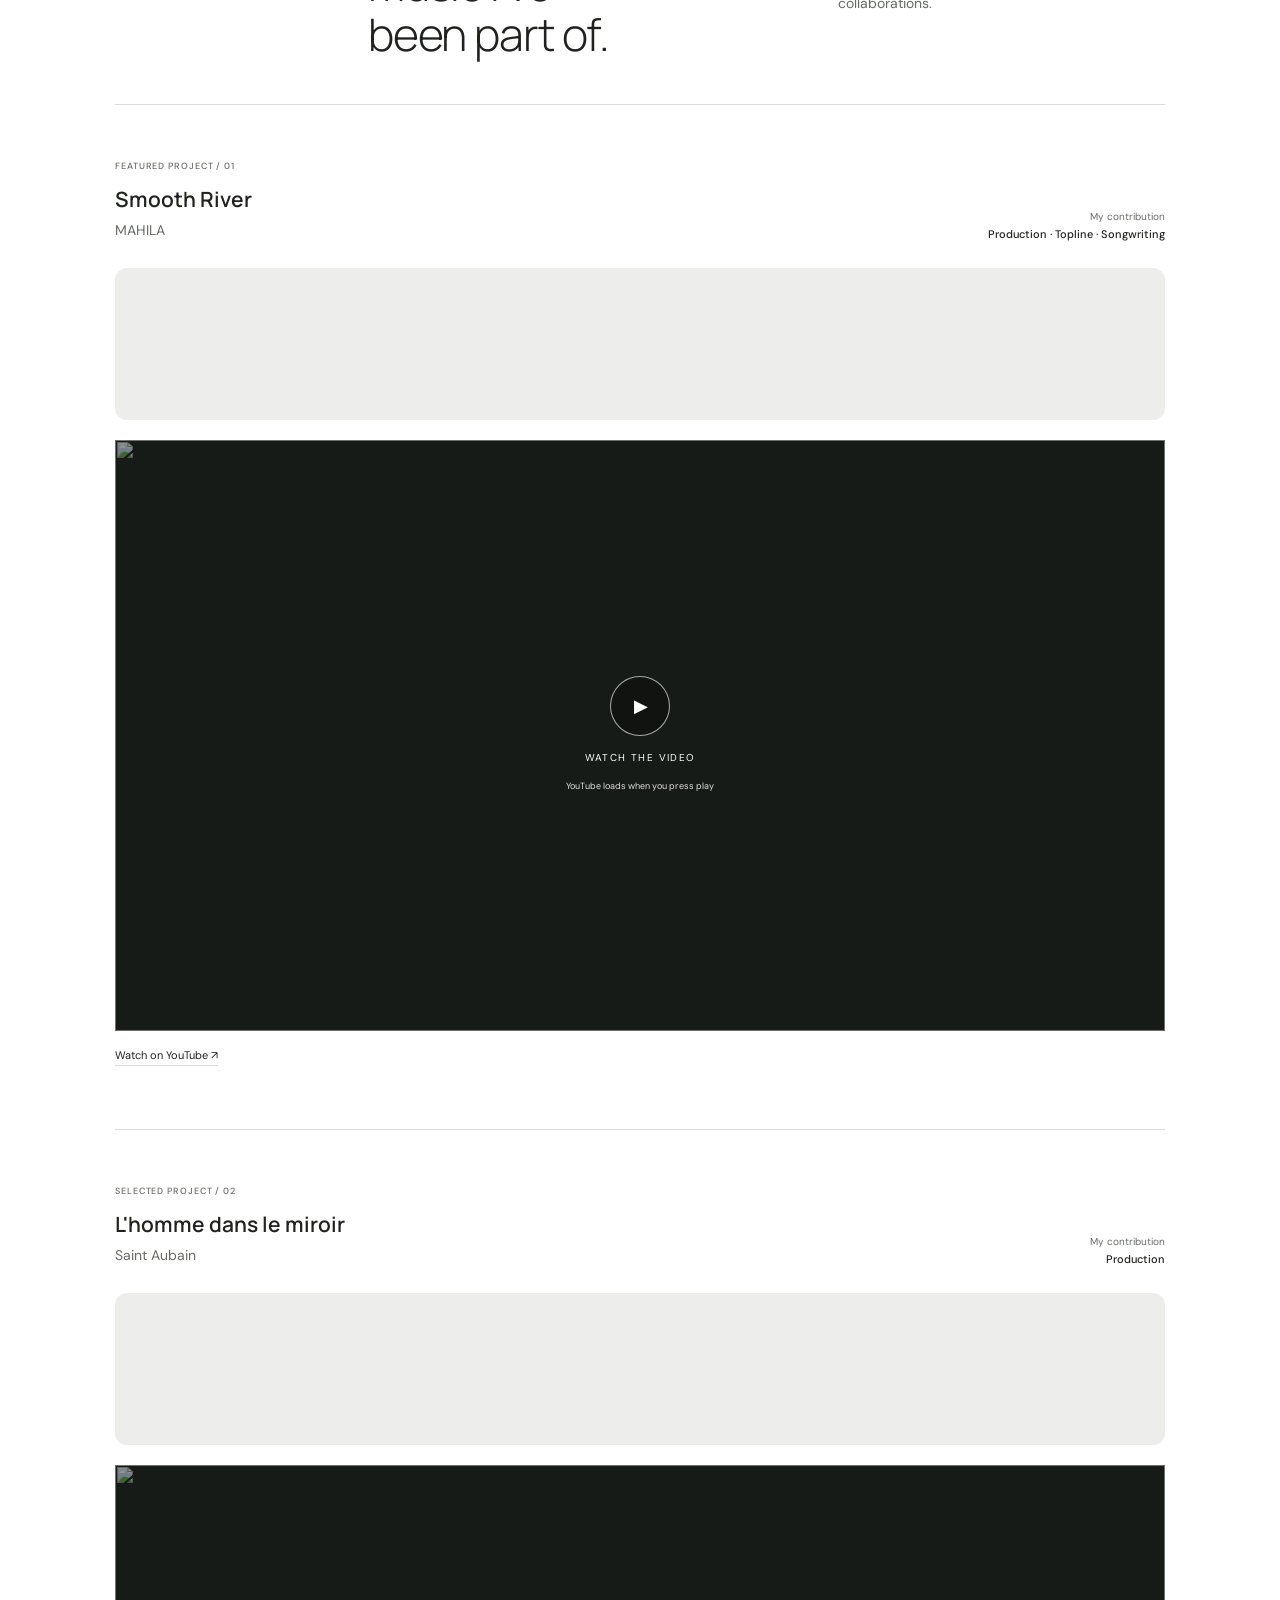
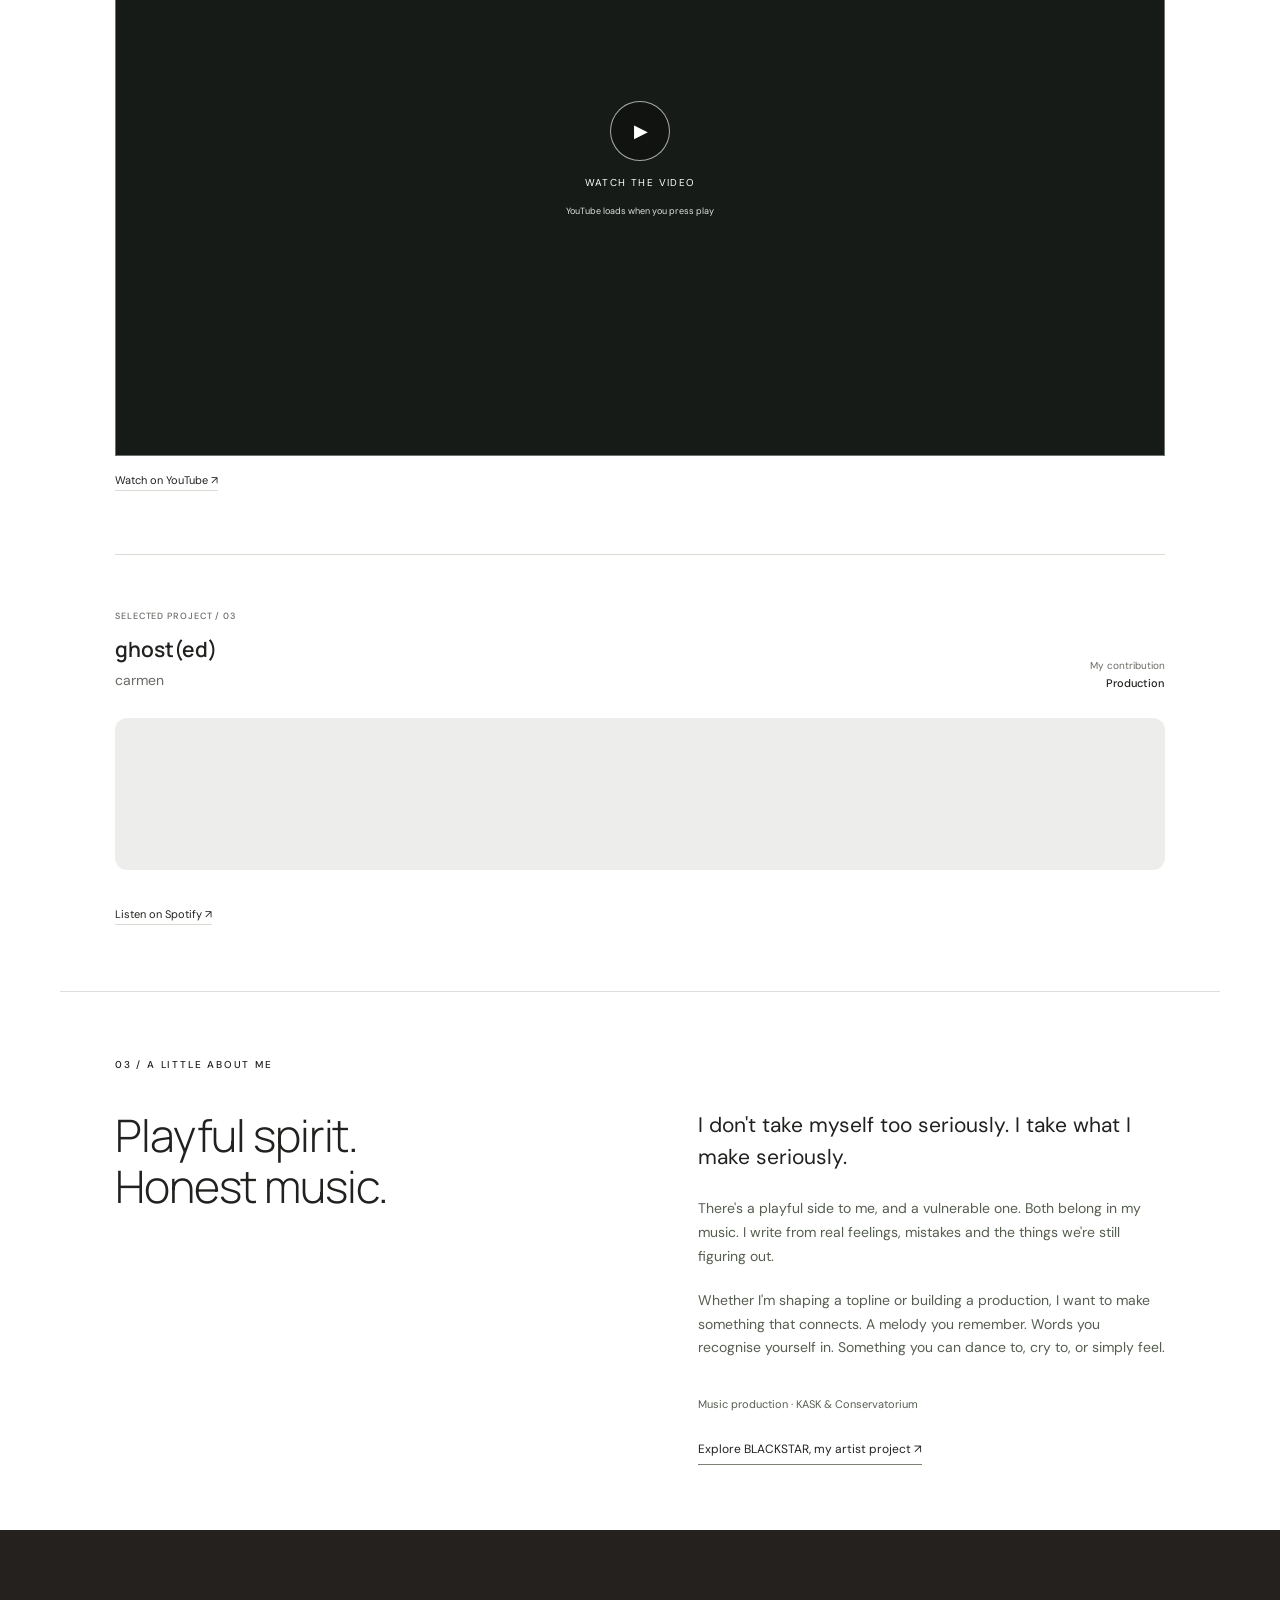
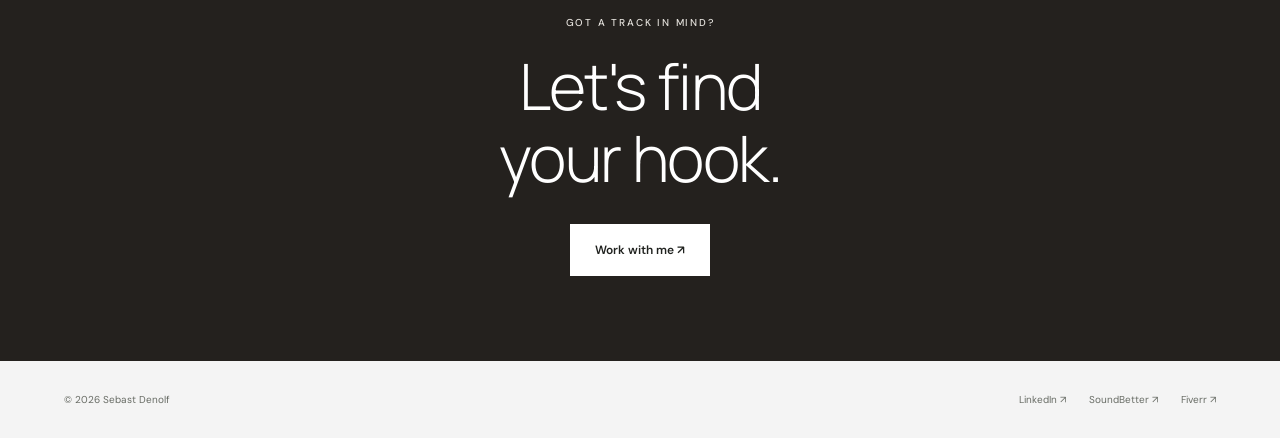
==== commit eda3c6be: "Match portrait-led reference layout with delayed main headings" ====
--- a/index.html
+++ b/index.html
@@ -1,8 +1,9 @@
 <!doctype html>
-<html lang="en"><head><meta charset="utf-8"><meta name="viewport" content="width=device-width,initial-scale=1"><title>Sebast Denolf — Topliner, Songwriter & Producer</title><meta name="description" content="Toplines for DJs and producers. Discover selected work, songwriting and music production by Sebast Denolf."><meta name="theme-color" content="#171816"><link rel="icon" href="favicon.svg" type="image/svg+xml"><link rel="stylesheet" href="style.css"></head>
-<body><a class="skip" href="#main">Skip to content</a>
+<html lang="en"><head><meta charset="utf-8"><meta name="viewport" content="width=device-width,initial-scale=1"><title>Sebast Denolf — Topliner, Songwriter & Producer</title><meta name="description" content="Toplines for DJs and producers. Discover selected work, songwriting and music production by Sebast Denolf."><meta name="theme-color" content="#171816"><link rel="icon" href="favicon.svg" type="image/svg+xml"><link rel="stylesheet" href="style.css?v=2"></head>
+<body class="reference-layout"><a class="skip" href="#main">Skip to content</a>
 <header class="site-header"><a class="wordmark" href="index.html">SEBAST DENOLF<span>TOPLINER / SONGWRITER / PRODUCER</span></a><nav aria-label="Main navigation"><a href="#work">Selected work</a><a href="#about">About</a><a class="nav-cta" href="work-with-me.html">Work with me <span aria-hidden="true">↗</span></a></nav></header>
-<main id="main"><section class="hero"><div class="hero-copy"><p class="eyebrow">MELODIES. WORDS. FEELING.</p><h1>It starts<br>with a <em>hook.</em></h1><p class="hero-intro">I'm Sebast. A topliner, songwriter and producer making music that feels human.</p><p class="hero-audience">Toplines for DJs & producers.</p><div class="hero-actions"><a class="button light" href="#listen">Listen to my work <span aria-hidden="true">↓</span></a><a class="text-link" href="work-with-me.html">Let's make something ↗</a></div><div class="hero-foot"><span>SEBAST DENOLF</span><span>TOPLINE · SONGWRITING · PRODUCTION</span></div></div><div class="hero-photo"><img src="sebast-studio.png" alt="Sebast Denolf writing music in the studio, playing a keyboard alongside a guitar and laptop" fetchpriority="high"><span class="photo-caption">IN THE STUDIO / IN MY ELEMENT</span></div></section>
+<main id="main"><section class="hero reference-hero" aria-labelledby="hero-title"><div class="hero-photo"><img src="sebast-studio.png" alt="Sebast Denolf making music in the studio" fetchpriority="high"></div><div class="hero-copy"><p class="hero-name">SEBAST DENOLF</p><h1 id="hero-title">PRODUCER<br>TOPLINER</h1><a class="button hero-listen" href="#work">LISTEN</a></div></section>
+<section class="reference-intro"><p class="intro-credits">SELECTED WORK: MAHILA · SAINT AUBAIN · CARMEN</p><p>I'm Sebast Denolf, a producer, topliner and songwriter. I write melodies and lyrics for DJs and producers, and work with artists to bring their songs to life. Explore my collaborations below, or listen to my topline and production portfolios.</p><a class="button intro-more" href="#about">MORE ABOUT ME</a></section>
 <section class="listening section" id="listen"><div class="section-heading"><p class="eyebrow">01 / LISTEN</p><h2>Find your next<br><em>starting point.</em></h2><p>Explore my toplines and productions. Hear something that connects? Let's talk.</p></div><div class="portfolio-links"><a href="https://drive.google.com/drive/folders/1UeiaHtZe5N6OfBMX0JcgFsnViNN6I8PH?usp=share_link" target="_blank" rel="noopener noreferrer"><span class="tiny">FOR DJs & PRODUCERS</span><h3>Topline portfolio</h3><span>Melodies, lyrics & vocal ideas</span><b aria-hidden="true">↗</b></a><a href="https://drive.google.com/drive/folders/194r3w4MOVtYMEWjchrwK6ONr2Sxa6ZfI?usp=share_link" target="_blank" rel="noopener noreferrer"><span class="tiny">BEHIND THE SOUND</span><h3>Production portfolio</h3><span>Explore my production work</span><b aria-hidden="true">↗</b></a></div></section>
 <section class="selected section" id="work"><div class="section-heading work-heading"><p class="eyebrow">02 / SELECTED WORK</p><h2>Music I've<br><em>been part of.</em></h2><p>A selection of released projects and collaborations.</p></div>
 <article class="project"><div class="project-head"><div><span class="tiny">FEATURED PROJECT / 01</span><h3>Smooth River</h3><p class="artist">MAHILA</p></div><p class="credits">My contribution<br><strong>Production · Topline · Songwriting</strong></p></div><iframe class="spotify" title="Smooth River by MAHILA on Spotify" src="https://open.spotify.com/embed/track/3bSmxITr8KedAJRxxT0Wvv?utm_source=generator" height="152" loading="lazy" allow="autoplay; clipboard-write; encrypted-media; fullscreen; picture-in-picture"></iframe><div class="video" data-video="6ld_eiLSW-Q" data-title="Smooth River — MAHILA"><button type="button" class="video-play" aria-label="Load YouTube video: Smooth River by MAHILA"><span class="play-symbol" aria-hidden="true">▶</span><span>WATCH THE VIDEO</span><small>YouTube loads when you press play</small></button><img src="https://i.ytimg.com/vi/6ld_eiLSW-Q/hqdefault.jpg" alt="" loading="lazy"></div><a class="project-external" href="https://www.youtube.com/watch?v=6ld_eiLSW-Q" target="_blank" rel="noopener noreferrer">Watch on YouTube ↗</a></article>
@@ -10,4 +11,4 @@
 <article class="project last-project"><div class="project-head"><div><span class="tiny">SELECTED PROJECT / 03</span><h3>ghost(ed)</h3><p class="artist">carmen</p></div><p class="credits">My contribution<br><strong>Production</strong></p></div><iframe class="spotify" title="ghost(ed) by carmen on Spotify" src="https://open.spotify.com/embed/track/1YJqHryaXNtfZlBYFS0rnv?utm_source=generator" height="152" loading="lazy" allow="autoplay; clipboard-write; encrypted-media; fullscreen; picture-in-picture"></iframe><a class="project-external" href="https://open.spotify.com/track/1YJqHryaXNtfZlBYFS0rnv" target="_blank" rel="noopener noreferrer">Listen on Spotify ↗</a></article></section>
 <section class="about section" id="about"><p class="eyebrow">03 / A LITTLE ABOUT ME</p><div class="about-grid"><h2>Playful spirit.<br><em>Honest music.</em></h2><div><p class="lead">I don't take myself too seriously. I take what I make seriously.</p><p>There's a playful side to me, and a vulnerable one. Both belong in my music. I write from real feelings, mistakes and the things we're still figuring out.</p><p>Whether I'm shaping a topline or building a production, I want to make something that connects. A melody you remember. Words you recognise yourself in. Something you can dance to, cry to, or simply feel.</p><p class="education">Music production · KASK & Conservatorium</p><a class="text-link dark-link" href="https://linktr.ee/BLACKSTAR_" target="_blank" rel="noopener noreferrer">Explore BLACKSTAR, my artist project ↗</a></div></div></section>
 <section class="closing"><p class="eyebrow">GOT A TRACK IN MIND?</p><h2>Let's find<br><em>your hook.</em></h2><a class="button light" href="work-with-me.html">Work with me ↗</a></section></main>
-<footer><span>© <span class="year">2026</span> Sebast Denolf</span><div><a href="https://www.linkedin.com/in/sebast-denolf-0b931b293/" target="_blank" rel="noopener noreferrer">LinkedIn ↗</a><a href="https://soundbetter.com/profiles/750223-bastian" target="_blank" rel="noopener noreferrer">SoundBetter ↗</a><a href="https://pro.fiverr.com/freelancers/sebast_denolf?public_mode=true" target="_blank" rel="noopener noreferrer">Fiverr ↗</a></div></footer><script src="script.js"></script></body></html>
+<footer><span>© <span class="year">2026</span> Sebast Denolf</span><div><a href="https://www.linkedin.com/in/sebast-denolf-0b931b293/" target="_blank" rel="noopener noreferrer">LinkedIn ↗</a><a href="https://soundbetter.com/profiles/750223-bastian" target="_blank" rel="noopener noreferrer">SoundBetter ↗</a><a href="https://pro.fiverr.com/freelancers/sebast_denolf?public_mode=true" target="_blank" rel="noopener noreferrer">Fiverr ↗</a></div></footer><script src="script.js?v=2"></script></body></html>
--- a/style.css
+++ b/style.css
@@ -1,2 +1,70 @@
-@import url('https://fonts.googleapis.com/css2?family=DM+Sans:wght@400;500;600;700&family=Manrope:wght@400;500;600;700;800&display=swap');
+@import url('https://fonts.googleapis.com/css2?family=DM+Sans:wght@400;500;600;700&family=Manrope:wght@300;400;500;600;700;800&display=swap');
 :root{--ink:#20221f;--paper:#faf9f6;--muted:#676b64;--line:#d9dcd3;--accent:#c8d6ad;--dark:#171b17}*{box-sizing:border-box}html{scroll-behavior:smooth;scroll-padding-top:100px}body{margin:0;background:var(--paper);color:var(--ink);font:16px/1.7 'DM Sans',sans-serif}a{color:inherit;text-decoration:none}button,input,select,textarea{font:inherit}button,a{-webkit-tap-highlight-color:transparent}a:focus-visible,button:focus-visible{outline:3px solid #7a9756;outline-offset:6px}img{max-width:100%;display:block}h1,h2,h3,p{margin:0}h1,h2,h3{font-family:'Manrope',sans-serif;font-weight:500}em{font-family:Georgia,serif;font-weight:400}p+p{margin-top:20px}.skip{position:absolute;top:-100px;left:16px;background:white;padding:12px;z-index:10}.skip:focus{top:8px}.site-header{height:106px;display:flex;justify-content:space-between;align-items:center;padding:0 5vw;background:var(--paper)}.wordmark{font:700 20px/1.4 'Manrope',sans-serif;letter-spacing:.11em}.wordmark span{display:block;font:500 9px/1.8 'DM Sans',sans-serif;letter-spacing:.15em;margin-top:5px}nav{display:flex;align-items:center;gap:34px;font-size:12px}nav>a:hover,.project-external:hover{color:#627d40}.nav-cta{border:1px solid #a4a89e;padding:12px 21px}.nav-cta span{margin-left:20px}.hero{min-height:650px;display:grid;grid-template-columns:1fr 1fr;background:var(--dark);color:var(--paper)}.hero-copy{padding:70px 5vw 28px;display:flex;flex-direction:column;align-items:flex-start}.eyebrow,.tiny{font:500 10px/1.5 'DM Sans',sans-serif;letter-spacing:.18em}.hero .eyebrow{color:var(--accent);margin-bottom:30px}h1{font-size:clamp(64px,7.1vw,112px);line-height:1.04;letter-spacing:-.055em}h1 em{color:var(--accent)}.hero-intro{max-width:390px;color:#d0d4ca;font-size:17px;line-height:1.75;margin-top:28px}.hero-audience{font-size:12px;letter-spacing:.04em;color:#b7c5a1;margin-top:15px}.hero-actions{display:flex;align-items:center;gap:27px;margin:32px 0 50px}.button{display:inline-flex;align-items:center;justify-content:center;gap:25px;padding:15px 24px;border:1px solid transparent;font-size:12px;font-weight:600}.button.light{background:var(--paper);color:var(--ink)}.button.light:hover{background:var(--accent)}.text-link{font-size:12px;border-bottom:1px solid #7a8173;padding-bottom:5px}.hero-foot{margin-top:auto;width:100%;display:flex;justify-content:space-between;gap:15px;border-top:1px solid #444b40;padding-top:18px;color:#b5bdad;font-size:8px;letter-spacing:.1em}.hero-photo{position:relative;overflow:hidden;min-height:650px}.hero-photo img{position:absolute;width:100%;height:100%;object-fit:cover;object-position:center 35%;transform:scale(1.08);filter:saturate(.65)}.hero-photo:after{content:'';position:absolute;inset:0;background:linear-gradient(0deg,rgba(0,0,0,.48),transparent 45%)}.photo-caption{position:absolute;bottom:30px;left:30px;color:#f4f4eb;z-index:1;font-size:9px;letter-spacing:.18em}.section{padding:95px 8vw}.section-heading{display:grid;grid-template-columns:1fr 2fr 1.5fr;gap:35px;align-items:start;margin-bottom:45px}.section-heading .eyebrow{margin-top:12px}.section-heading>p:last-child{color:var(--muted);max-width:290px;font-size:14px;padding-top:10px}h2{font-size:clamp(38px,4vw,61px);line-height:1.12;letter-spacing:-.04em}.portfolio-links{display:grid;grid-template-columns:1fr 1fr;gap:24px}.portfolio-links>a{position:relative;padding:37px;border:1px solid var(--line);transition:background .2s}.portfolio-links>a:hover{background:#edf0e6}.portfolio-links h3{font-size:27px;letter-spacing:-.035em;margin:24px 0 6px}.portfolio-links>a>span:not(.tiny){font-size:13px;color:var(--muted)}.portfolio-links b{position:absolute;right:34px;top:32px;font-size:24px;font-weight:400}.selected{background:white}.project{max-width:960px;margin:0 auto;padding:48px 0 62px;border-top:1px solid var(--line)}.project-head{display:flex;align-items:flex-end;justify-content:space-between;gap:24px;margin-bottom:25px}.tiny{color:var(--muted);font-size:9px}.project h3{font-size:clamp(28px,3.5vw,43px);letter-spacing:-.04em;margin-top:10px;line-height:1.2}.artist{font-size:14px;color:var(--muted);margin-top:7px}.credits{font-size:10px;text-align:right;color:var(--muted)}.credits strong{font-weight:500;font-size:11px;color:var(--ink)}iframe{border:0;width:100%;display:block}.spotify{border-radius:12px;margin:0 0 20px;background:#ededeb}.video{position:relative;aspect-ratio:16/9;overflow:hidden;background:var(--dark)}.video>img{width:100%;height:100%;object-fit:cover;opacity:.52}.video-play{position:absolute;inset:0;z-index:1;width:100%;height:100%;display:flex;align-items:center;justify-content:center;flex-direction:column;border:0;background:transparent;color:white;cursor:pointer;gap:13px;font-size:10px;letter-spacing:.14em}.play-symbol{display:grid;place-items:center;border:1px solid #ffffffa0;width:60px;height:60px;border-radius:50%;font-size:18px;padding-left:3px;background:#0004}.video-play:hover .play-symbol{background:var(--paper);color:var(--ink)}.video-play small{font-size:9px;letter-spacing:0;color:#e0e0e0}.video iframe{height:100%}.project-external{display:inline-block;margin-top:15px;font-size:11px;border-bottom:1px solid var(--line)}.last-project{padding-bottom:0}.about{background:#edf0e7}.about>.eyebrow{margin-bottom:38px}.about-grid{display:grid;grid-template-columns:1fr 1fr;gap:9vw}.about-grid>div{font-size:14px;color:#555e50}.about-grid .lead{font-size:21px;line-height:1.5;color:var(--ink);margin-bottom:24px}.education{font-size:11px;padding-top:15px}.dark-link{display:inline-block;color:var(--ink);margin-top:25px}.closing{background:var(--dark);color:var(--paper);text-align:center;padding:85px 20px}.closing .eyebrow{color:var(--accent)}.closing h2{font-size:clamp(50px,6vw,83px);margin:20px 0 30px}.closing em{color:var(--accent)}footer{display:flex;justify-content:space-between;gap:20px;padding:30px 5vw;font-size:10px;color:var(--muted)}footer>div{display:flex;gap:23px}.contact-hero{padding:70px 8vw 80px;color:white;background:var(--dark);position:relative;overflow:hidden}.contact-hero:before{content:'';position:absolute;inset:0;background:linear-gradient(90deg,#171b17 8%,#171b17ad 70%),url('sebast-studio.png') center 65%/cover;opacity:.7}.contact-hero>div{position:relative}.contact-hero .eyebrow{color:var(--accent);margin-bottom:25px}.contact-hero h1{font-size:clamp(60px,7vw,95px)}.contact-hero p:last-child{margin-top:24px;color:#d4dbcd;font-size:14px}.contact-content{display:grid;grid-template-columns:1fr 1fr;gap:9vw}.contact-intro h2{margin:25px 0}.contact-intro>p:not(.eyebrow){font-size:14px;color:var(--muted);max-width:390px}.contact-option{display:block;padding:27px 0;border-bottom:1px solid var(--line)}.contact-option:first-child{padding-top:0}.contact-option h3{font-size:26px;letter-spacing:-.025em;margin:10px 0}.contact-option h3 span{float:right;font-size:22px}.contact-option p{font-size:13px;color:var(--muted);max-width:350px}.contact-option:hover h3{color:#627d40}.compact h3{font-size:17px}.project-brief{border-top:1px solid var(--line);padding-top:60px}.project-brief h2{margin-top:20px}.brief-grid{display:grid;grid-template-columns:repeat(3,1fr);gap:45px;margin-top:45px}.brief-grid>div>span{font-size:10px;color:var(--muted)}.brief-grid h3{font-size:20px;margin:12px 0}.brief-grid p{font-size:13px;color:var(--muted);max-width:290px}@media(min-width:1600px){.hero{min-height:780px}.hero-copy{padding-top:100px}.hero-photo{min-height:780px}}@media(max-width:1000px){.site-header{padding:0 5vw;height:95px}nav{gap:18px}.wordmark{font-size:16px}.wordmark span{font-size:7px}.hero-copy{padding-top:55px}.hero-actions{align-items:flex-start;flex-direction:column;gap:20px}.hero-foot{flex-direction:column;gap:5px}.section{padding:70px 6vw}.section-heading{grid-template-columns:1fr 2fr}.section-heading>p:last-child{grid-column:2}.section-heading h2{font-size:43px}}@media(max-width:680px){html{scroll-padding-top:20px}.site-header{height:88px}.wordmark{font-size:14px}.wordmark span{font-size:6px}nav>a:not(.nav-cta){display:none}.nav-cta{padding:10px 12px;font-size:10px}.nav-cta span{margin-left:8px}.hero{grid-template-columns:1fr}.hero-copy{padding:45px 7vw 25px}.hero h1{font-size:76px}.hero .eyebrow{margin-bottom:25px}.hero-intro{font-size:15px}.hero-actions{flex-direction:row;align-items:center;gap:20px;margin-bottom:40px}.hero-actions .text-link{font-size:10px;max-width:125px}.button{font-size:11px;padding:14px 17px;gap:15px}.hero-foot{flex-direction:row;font-size:7px}.hero-photo{min-height:440px}.hero-photo img{object-position:center 35%;transform:scale(1.08)}.section{padding:60px 7vw}.section-heading{display:block;margin-bottom:32px}.section-heading h2{font-size:43px;margin:18px 0}.section-heading>p:last-child{max-width:100%;padding:0}.portfolio-links{grid-template-columns:1fr;gap:16px}.portfolio-links>a{padding:28px}.portfolio-links h3{font-size:25px;margin-top:20px}.project{padding:34px 0 40px}.project-head{display:block}.credits{text-align:left;margin-top:18px}.project h3{font-size:31px}.video-play{gap:7px}.play-symbol{width:44px;height:44px;font-size:14px}.video-play small{font-size:8px}.about-grid,.contact-content{grid-template-columns:1fr;gap:35px}.about-grid h2{font-size:42px}.about-grid .lead{font-size:20px}.closing{padding:65px 20px}footer{padding:25px 7vw;flex-direction:column;gap:15px}footer>div{gap:20px;flex-wrap:wrap}.contact-hero{padding:55px 7vw 65px}.contact-hero .eyebrow{font-size:8px}.contact-hero h1{font-size:66px}.contact-options{margin-top:10px}.brief-grid{grid-template-columns:1fr;gap:26px;margin-top:35px}.brief-grid>div{border-top:1px solid var(--line);padding-top:20px}.brief-grid p{max-width:100%}}@media(prefers-reduced-motion:reduce){html{scroll-behavior:auto}*{transition:none!important}}
+
+/* Full-width portrait and restrained typography, based on the supplied reference. */
+.reference-layout{--paper:#fff;--accent:#e4e1dc;background:#fff}
+.reference-layout .site-header{position:absolute;z-index:5;top:0;left:0;width:100%;height:100px;background:transparent;color:white;padding:20px 32px;align-items:flex-start}
+.reference-layout .wordmark{font-weight:500;font-size:18px;letter-spacing:.15em;line-height:1.35;max-width:250px}
+.reference-layout .wordmark span{font-size:10px;font-weight:400;letter-spacing:.16em;max-width:235px;margin-top:5px}
+.reference-layout nav{padding-top:3px;gap:35px;text-transform:uppercase;font-size:11px;letter-spacing:.14em}
+.reference-layout .nav-cta{border-color:#fff;padding:12px 22px}
+.reference-layout nav>a:hover{color:#d4d4d4}
+.reference-layout .reference-hero{position:relative;display:flex;align-items:center;justify-content:center;height:78vh;min-height:580px;max-height:860px;background:#191715;isolation:isolate}
+.reference-hero .hero-photo{position:absolute;inset:0;min-height:0;z-index:-2;overflow:hidden}
+.reference-hero .hero-photo img{height:100%;width:100%;object-fit:cover;object-position:center 30%;transform:none;filter:grayscale(1) brightness(.73)}
+.reference-hero .hero-photo:after{background:linear-gradient(90deg,rgba(17,14,12,.6),rgba(17,14,12,.22) 50%,rgba(17,14,12,.6))}
+.reference-hero .hero-copy{position:relative;display:flex;flex-direction:column;align-items:center;text-align:center;padding:100px 20px 35px;width:100%;color:white}
+.reference-hero .hero-name{font-size:15px;font-weight:300;letter-spacing:.25em;color:#ddd;margin:0 0 20px}
+.reference-layout .reference-hero h1{font-family:'Manrope',sans-serif;font-size:clamp(54px,6vw,88px);font-weight:300;line-height:1.2;letter-spacing:.015em;animation:important-title-in 1s ease 1s both}
+.reference-hero .hero-listen{margin-top:27px;color:white;background:transparent;border:1px solid #c5c0bb;padding:12px 28px;font-size:11px;letter-spacing:.15em;font-weight:500}
+.reference-hero .hero-listen:hover{background:#fff;color:#222}
+.reference-intro{max-width:1040px;margin:auto;padding:70px 30px 65px;font-size:14px;line-height:1.9;color:#454545}
+.reference-intro .intro-credits{font-size:12px;letter-spacing:.06em;margin-bottom:28px}
+.reference-intro .intro-more{display:flex;width:fit-content;margin:42px auto 0;background:transparent;border:1px solid #222;border-radius:0;font-size:11px;letter-spacing:.15em;font-weight:500}
+.reference-intro .intro-more:hover{background:#222;color:white}
+.reference-layout h2{font-weight:300;letter-spacing:-.025em;font-size:clamp(34px,3.5vw,50px)}
+.reference-layout h2 em,.reference-layout .contact-hero h1 em{font-family:inherit;font-style:normal;font-weight:300;color:inherit}
+.reference-layout .section{max-width:1160px;margin:auto;padding:65px 55px}
+.reference-layout .listening{border-top:1px solid #e2e2e2}
+.reference-layout .portfolio-links>a{padding:28px;border-color:#ddd}
+.reference-layout .portfolio-links h3{font-size:23px;font-weight:400}
+.reference-layout .portfolio-links>a:hover{background:#f5f5f5}
+.reference-layout .project{max-width:none;padding-top:45px}
+.reference-layout .project h3{font-size:21px;font-weight:600;letter-spacing:0}
+.reference-layout .project .artist{font-size:14px}
+.reference-layout .project .tiny{letter-spacing:.1em}
+.reference-layout .about{background:white;border-top:1px solid #ddd}
+.reference-layout .closing{background:#24211e;color:white}
+.reference-layout .closing em{color:white}
+.reference-layout .closing h2{font-size:clamp(44px,5vw,70px)}
+.reference-layout footer{background:#f4f4f4}
+.reference-layout .contact-hero{padding-top:165px;padding-bottom:90px;background:#191715}
+.reference-layout .contact-hero:before{background:linear-gradient(#1a1613a3,#1a1613a3),url('sebast-studio.png') center 30%/cover;filter:grayscale(1)}
+.reference-layout .contact-hero h1{font-size:clamp(50px,6vw,80px);font-weight:300;letter-spacing:0;animation:important-title-in 1s ease 1s both}
+.reference-layout .contact-hero .eyebrow{color:#ddd}
+.heading-reveal{opacity:0;transform:translateY(18px);transition:opacity .9s ease 1s,transform .9s ease 1s}
+.heading-reveal.is-visible{opacity:1;transform:translateY(0)}
+@keyframes important-title-in{from{opacity:0;transform:translateY(18px)}to{opacity:1;transform:translateY(0)}}
+@media(max-width:680px){
+.reference-layout .site-header{height:100px;padding:20px;align-items:flex-start}
+.reference-layout .wordmark{font-size:13px;max-width:170px}
+.reference-layout .wordmark span{font-size:7px;max-width:160px;line-height:1.7}
+.reference-layout nav{padding:0}
+.reference-layout .nav-cta{padding:10px;font-size:8px;letter-spacing:.1em;white-space:nowrap}
+.reference-layout .reference-hero{height:88svh;min-height:620px;max-height:820px}
+.reference-hero .hero-photo img{object-position:46% 85%;filter:grayscale(1) brightness(.65)}
+.reference-hero .hero-copy{padding:130px 15px 25px}
+.reference-hero .hero-name{font-size:12px;letter-spacing:.19em;margin-bottom:20px}
+.reference-layout .reference-hero h1{font-size:clamp(40px,11.5vw,72px);line-height:1.25}
+.reference-intro{padding:45px 25px;font-size:13px}
+.reference-intro .intro-credits{font-size:10px}
+.reference-layout .section{padding:50px 25px}
+.reference-layout .project h3{font-size:21px}
+.reference-layout .section-heading h2{font-size:36px}
+.reference-layout .contact-hero{padding:160px 25px 65px}
+.reference-layout .contact-hero h1{font-size:52px}
+}
+@media(prefers-reduced-motion:reduce){
+.reference-layout .reference-hero h1,.reference-layout .contact-hero h1{animation:none}
+.heading-reveal{opacity:1;transform:none;transition:none}
+}
